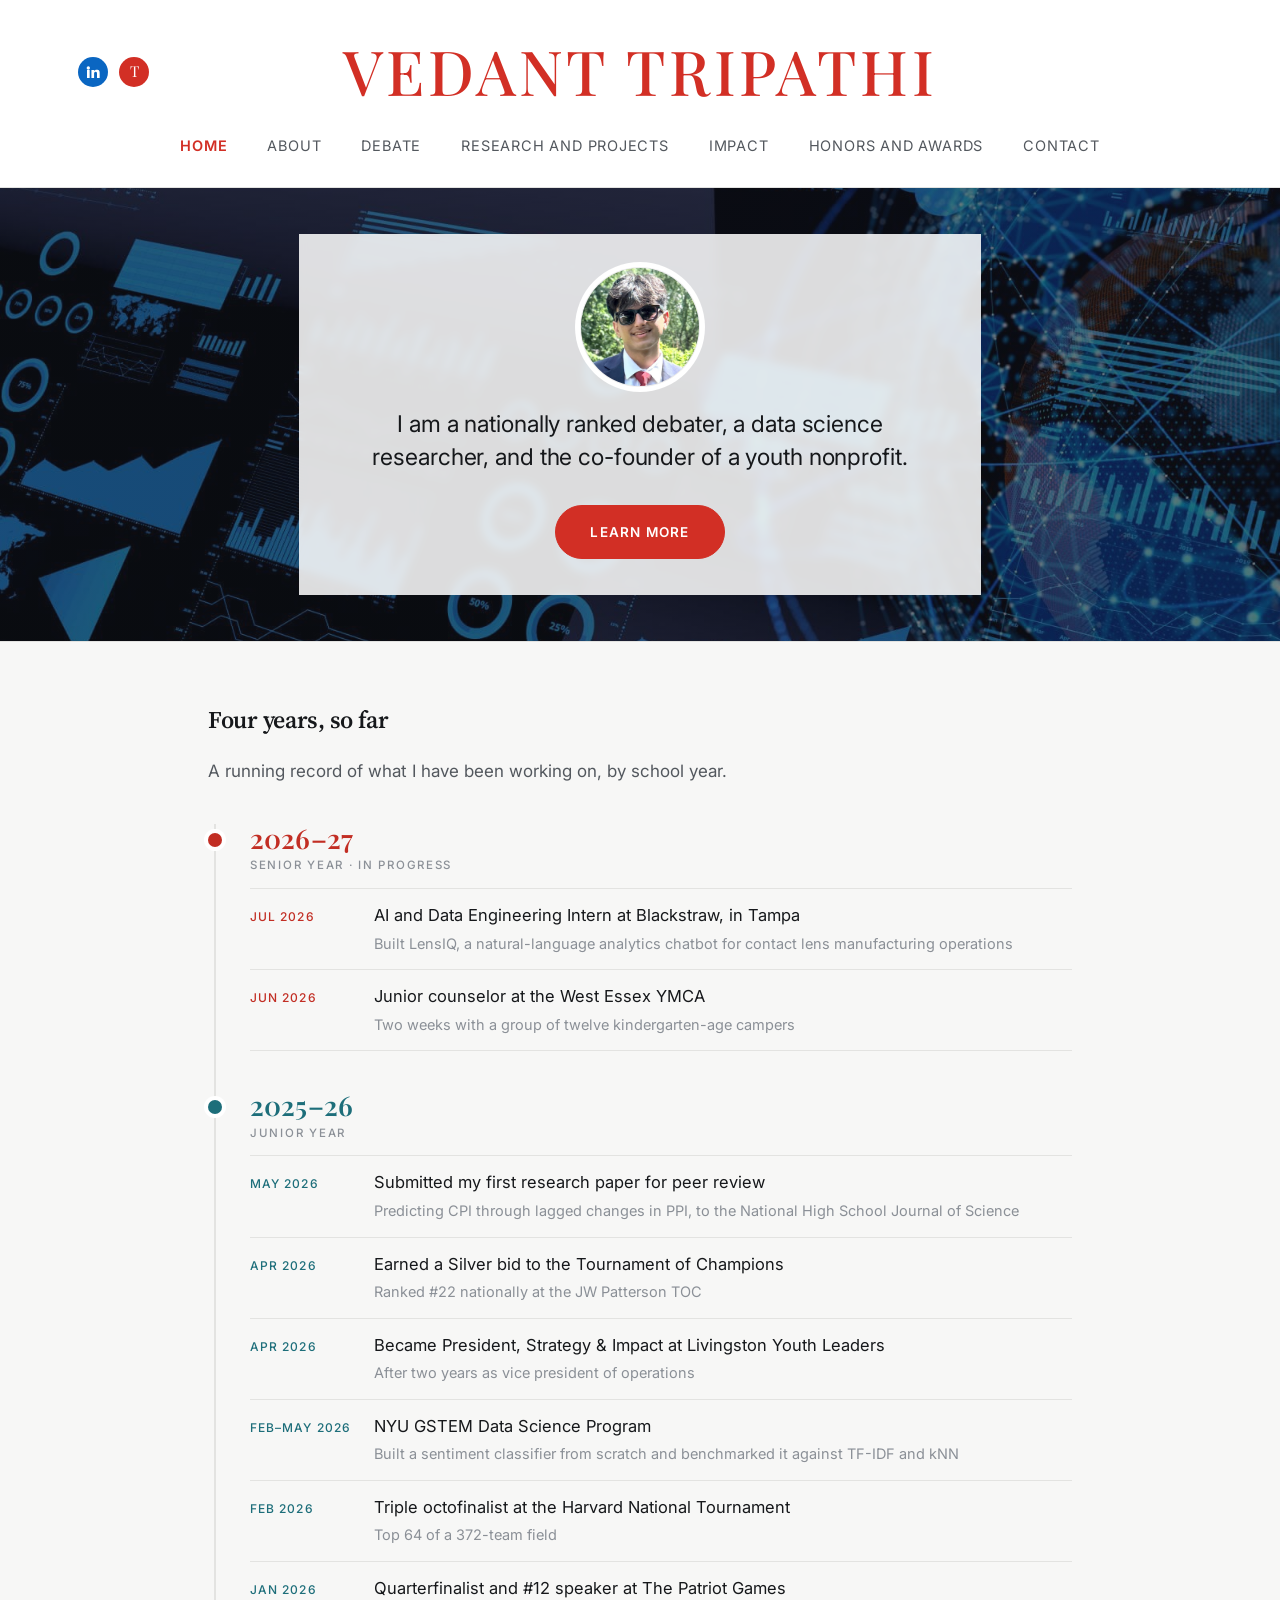
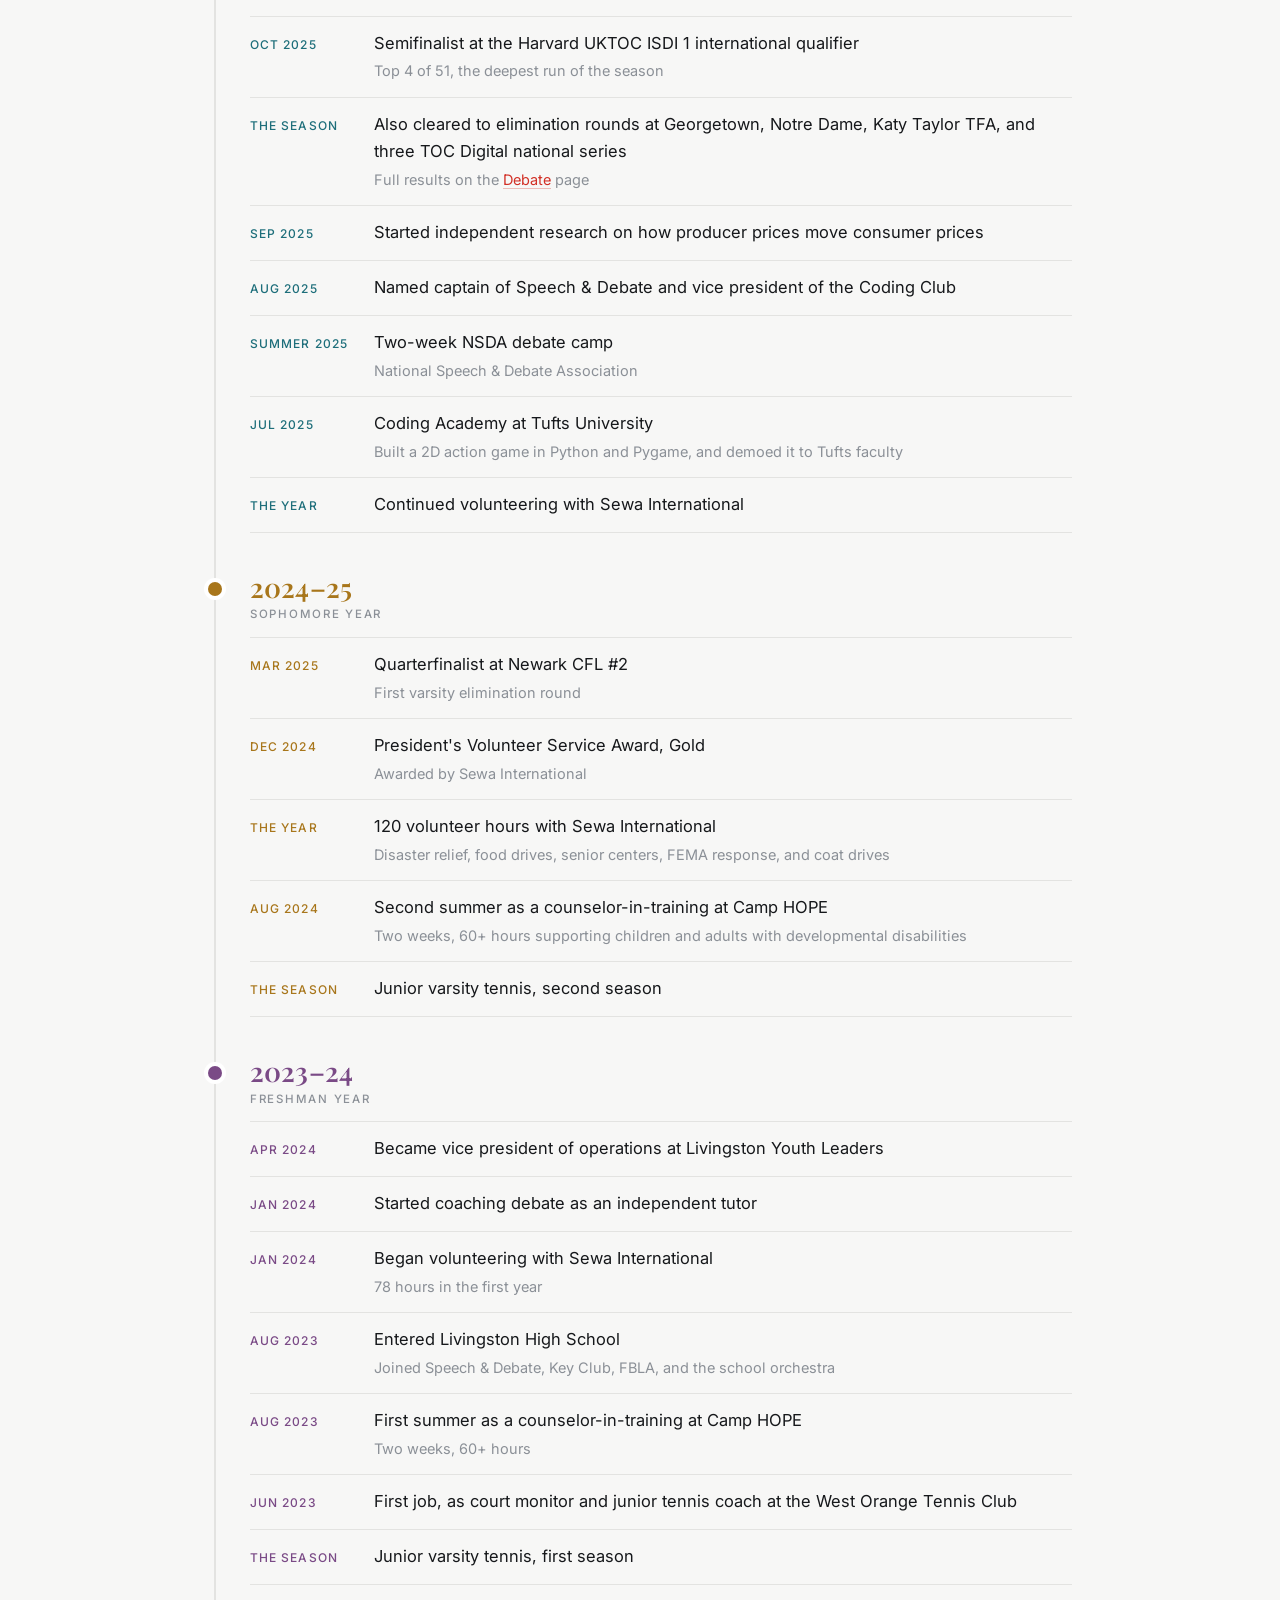
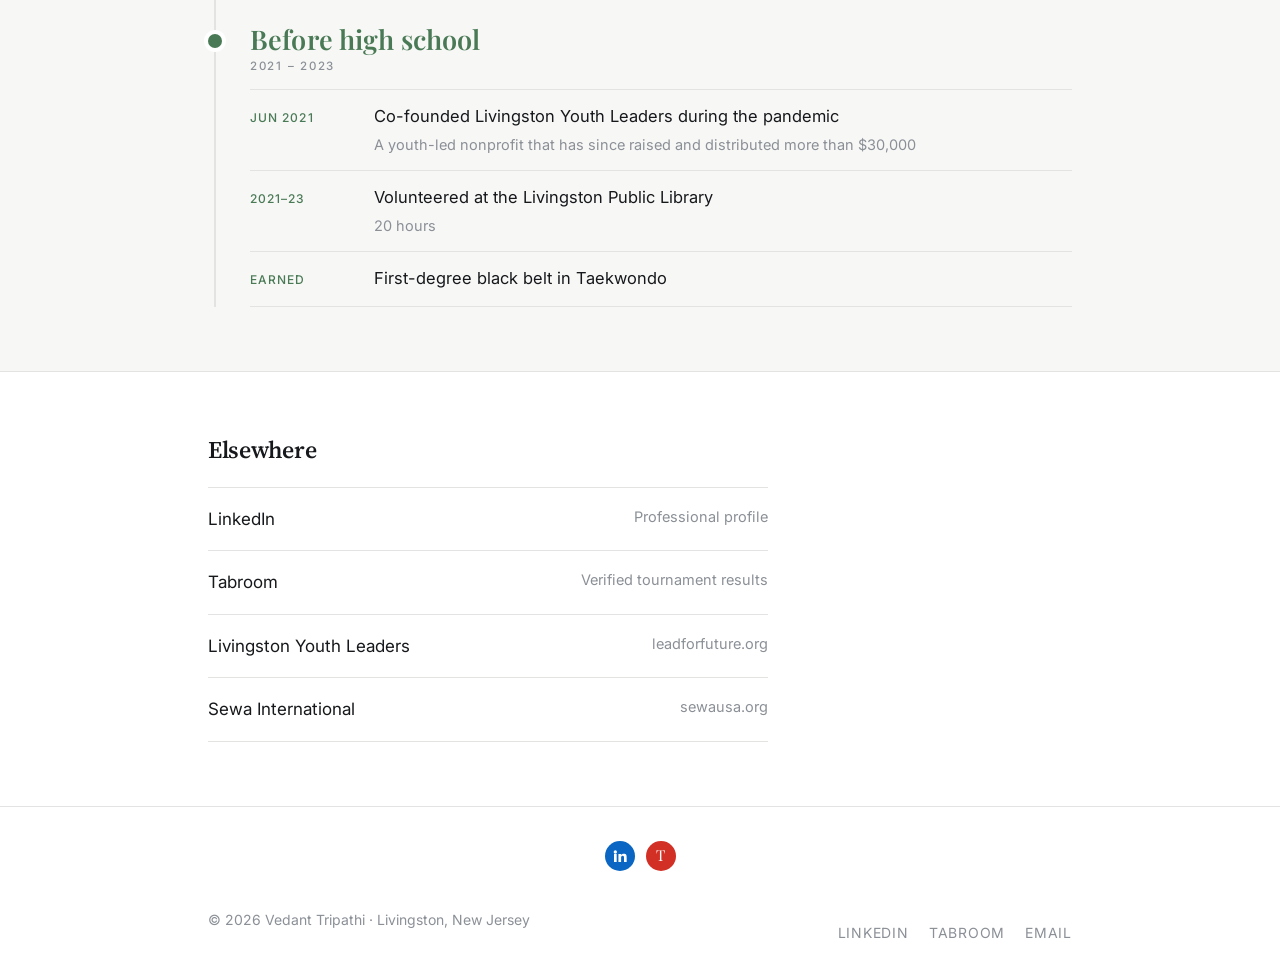
==== index.html @ 26dd7290 "Add files via upload" ====
<!DOCTYPE html>
<html lang="en">
<head>
<meta charset="utf-8">
<meta name="viewport" content="width=device-width, initial-scale=1">
<title>Vedant Tripathi</title>
<meta name="description" content="Vedant Tripathi, Public Forum debater, data science researcher, and nonprofit co-founder from Livingston, New Jersey.">
<meta name="author" content="Vedant Tripathi">
<meta name="theme-color" content="#D22F25">
<meta property="og:title" content="Vedant Tripathi">
<meta property="og:description" content="Vedant Tripathi, Public Forum debater, data science researcher, and nonprofit co-founder from Livingston, New Jersey.">
<meta property="og:type" content="website">
<link rel="preconnect" href="https://fonts.googleapis.com">
<link rel="preconnect" href="https://fonts.gstatic.com" crossorigin>
<link href="https://fonts.googleapis.com/css2?family=Playfair+Display:wght@500;600;700&family=Source+Serif+4:opsz,wght@8..60,400;8..60,600&family=Inter:wght@400;500;600&display=swap" rel="stylesheet">
<link rel="icon" href="data:image/svg+xml,%3Csvg xmlns='http://www.w3.org/2000/svg' viewBox='0 0 100 100'%3E%3Crect width='100' height='100' rx='16' fill='%23D22F25'/%3E%3Ctext x='50' y='68' font-family='Georgia,serif' font-size='50' fill='%23fff' text-anchor='middle'%3EVT%3C/text%3E%3C/svg%3E">
<link rel="stylesheet" href="assets/css/style.css">
</head>
<body>

<header class="hairline">
  <div class="mast">
    <div class="name-row">
    <div class="socials">
      <a class="s-li" href="https://www.linkedin.com/in/vedant-tripathi-lhs/" target="_blank" rel="noopener" aria-label="LinkedIn">
        <svg viewBox="0 0 24 24" aria-hidden="true"><path d="M4.98 3.5a2.5 2.5 0 1 1 0 5 2.5 2.5 0 0 1 0-5zM3 9h4v12H3V9zm7 0h3.8v1.7h.05c.53-.95 1.83-1.95 3.75-1.95C21.6 8.75 22 11.1 22 14.2V21h-4v-6.03c0-1.44-.03-3.3-2.02-3.3-2.02 0-2.33 1.57-2.33 3.2V21h-4V9z"/></svg>
      </a>
      <a class="s-tab" href="https://www.tabroom.com/index/results/team_results.mhtml?id1=1436071&amp;id2=1472393" target="_blank" rel="noopener" aria-label="Tabroom results">T</a>
    </div>
    <a class="wordmark" href="index.html">Vedant Tripathi</a>
    </div>
    <nav id="nav">
      <a href="index.html">Home</a>
      <a href="about.html">About</a>
      <a href="debate.html">Debate</a>
      <a href="research.html">Research and Projects</a>
      <a href="impact.html">Impact</a>
      <a href="honors.html">Honors and Awards</a>
      <a href="contact.html">Contact</a>
    </nav>
    <button class="mbtn" id="mbtn" aria-expanded="false">Menu</button>
  </div>
</header>

<main>
<section class="hero">
    <div class="hero-card">
      <img class="portrait" src="assets/img/vedant.jpg" alt="Vedant Tripathi" width="624" height="900">
      <h1 class="tagline">I am a nationally ranked debater, a data science researcher, and the co-founder of a youth nonprofit.</h1>
      <a class="btn" href="about.html">Learn More</a>
    </div>
  </section>

  <section class="soft">
    <div class="wrap">
      <h2 class="head">Four years, so far</h2>
      <p class="body" style="margin-bottom:38px">A running record of what I have been working on, by school year.</p>

      <div class="tl">

        <div class="tl-year" style="--yc:var(--c-red)">
          <h3 class="tl-y">2026–27<span class="tl-grade">Senior year · in progress</span></h3>
          <ul class="tl-list">
            <li><span class="m">Jul 2026</span><span class="e">AI and Data Engineering Intern at Blackstraw, in Tampa<span>Built LensIQ, a natural-language analytics chatbot for contact lens manufacturing operations</span></span></li>
            <li><span class="m">Jun 2026</span><span class="e">Junior counselor at the West Essex YMCA<span>Two weeks with a group of twelve kindergarten-age campers</span></span></li>
          </ul>
        </div>

        <div class="tl-year" style="--yc:var(--c-teal)">
          <h3 class="tl-y">2025–26<span class="tl-grade">Junior year</span></h3>
          <ul class="tl-list">
            <li><span class="m">May 2026</span><span class="e">Submitted my first research paper for peer review<span>Predicting CPI through lagged changes in PPI, to the National High School Journal of Science</span></span></li>
            <li><span class="m">Apr 2026</span><span class="e">Earned a Silver bid to the Tournament of Champions<span>Ranked #22 nationally at the JW Patterson TOC</span></span></li>
            <li><span class="m">Apr 2026</span><span class="e">Became President, Strategy &amp; Impact at Livingston Youth Leaders<span>After two years as vice president of operations</span></span></li>
            <li><span class="m">Feb–May 2026</span><span class="e">NYU GSTEM Data Science Program<span>Built a sentiment classifier from scratch and benchmarked it against TF-IDF and kNN</span></span></li>
            <li><span class="m">Feb 2026</span><span class="e">Triple octofinalist at the Harvard National Tournament<span>Top 64 of a 372-team field</span></span></li>
            <li><span class="m">Jan 2026</span><span class="e">Quarterfinalist and #12 speaker at The Patriot Games</span></li>
            <li><span class="m">Oct 2025</span><span class="e">Semifinalist at the Harvard UKTOC ISDI 1 international qualifier<span>Top 4 of 51, the deepest run of the season</span></span></li>
            <li><span class="m">The season</span><span class="e">Also cleared to elimination rounds at Georgetown, Notre Dame, Katy Taylor TFA, and three TOC Digital national series<span>Full results on the <a class="link" href="debate.html">Debate</a> page</span></span></li>
            <li><span class="m">Sep 2025</span><span class="e">Started independent research on how producer prices move consumer prices</span></li>
            <li><span class="m">Aug 2025</span><span class="e">Named captain of Speech &amp; Debate and vice president of the Coding Club</span></li>
            <li><span class="m">Summer 2025</span><span class="e">Two-week NSDA debate camp<span>National Speech &amp; Debate Association</span></span></li>
            <li><span class="m">Jul 2025</span><span class="e">Coding Academy at Tufts University<span>Built a 2D action game in Python and Pygame, and demoed it to Tufts faculty</span></span></li>
            <li><span class="m">The year</span><span class="e">Continued volunteering with Sewa International</span></li>
          </ul>
        </div>

        <div class="tl-year" style="--yc:var(--c-gold)">
          <h3 class="tl-y">2024–25<span class="tl-grade">Sophomore year</span></h3>
          <ul class="tl-list">
            <li><span class="m">Mar 2025</span><span class="e">Quarterfinalist at Newark CFL #2<span>First varsity elimination round</span></span></li>
            <li><span class="m">Dec 2024</span><span class="e">President's Volunteer Service Award, Gold<span>Awarded by Sewa International</span></span></li>
            <li><span class="m">The year</span><span class="e">120 volunteer hours with Sewa International<span>Disaster relief, food drives, senior centers, FEMA response, and coat drives</span></span></li>
            <li><span class="m">Aug 2024</span><span class="e">Second summer as a counselor-in-training at Camp HOPE<span>Two weeks, 60+ hours supporting children and adults with developmental disabilities</span></span></li>
            <li><span class="m">The season</span><span class="e">Junior varsity tennis, second season</span></li>
          </ul>
        </div>

        <div class="tl-year" style="--yc:var(--c-plum)">
          <h3 class="tl-y">2023–24<span class="tl-grade">Freshman year</span></h3>
          <ul class="tl-list">
            <li><span class="m">Apr 2024</span><span class="e">Became vice president of operations at Livingston Youth Leaders</span></li>
            <li><span class="m">Jan 2024</span><span class="e">Started coaching debate as an independent tutor</span></li>
            <li><span class="m">Jan 2024</span><span class="e">Began volunteering with Sewa International<span>78 hours in the first year</span></span></li>
            <li><span class="m">Aug 2023</span><span class="e">Entered Livingston High School<span>Joined Speech &amp; Debate, Key Club, FBLA, and the school orchestra</span></span></li>
            <li><span class="m">Aug 2023</span><span class="e">First summer as a counselor-in-training at Camp HOPE<span>Two weeks, 60+ hours</span></span></li>
            <li><span class="m">Jun 2023</span><span class="e">First job, as court monitor and junior tennis coach at the West Orange Tennis Club</span></li>
            <li><span class="m">The season</span><span class="e">Junior varsity tennis, first season</span></li>
          </ul>
        </div>

        <div class="tl-year" style="--yc:var(--c-sage)">
          <h3 class="tl-y">Before high school<span class="tl-grade">2021 – 2023</span></h3>
          <ul class="tl-list">
            <li><span class="m">Jun 2021</span><span class="e">Co-founded Livingston Youth Leaders during the pandemic<span>A youth-led nonprofit that has since raised and distributed more than $30,000</span></span></li>
            <li><span class="m">2021–23</span><span class="e">Volunteered at the Livingston Public Library<span>20 hours</span></span></li>
            <li><span class="m">Earned</span><span class="e">First-degree black belt in Taekwondo</span></li>
          </ul>
        </div>

      </div>
    </div>
  </section>

  <section>
    <div class="wrap">
      <h2 class="head">Elsewhere</h2>
      <div class="contact-lines">
        <a href="https://www.linkedin.com/in/vedant-tripathi-lhs/" target="_blank" rel="noopener">LinkedIn <em>Professional profile</em></a>
        <a href="https://www.tabroom.com/index/results/team_results.mhtml?id1=1436071&amp;id2=1472393" target="_blank" rel="noopener">Tabroom <em>Verified tournament results</em></a>
        <a href="https://leadforfuture.org" target="_blank" rel="noopener">Livingston Youth Leaders <em>leadforfuture.org</em></a>
        <a href="https://www.sewausa.org" target="_blank" rel="noopener">Sewa International <em>sewausa.org</em></a>
      </div>
    </div>
  </section>
</main>

<footer>
  <div class="wrap foot-top">
    <div class="socials socials-foot">
      <a class="s-li" href="https://www.linkedin.com/in/vedant-tripathi-lhs/" target="_blank" rel="noopener" aria-label="LinkedIn">
        <svg viewBox="0 0 24 24" aria-hidden="true"><path d="M4.98 3.5a2.5 2.5 0 1 1 0 5 2.5 2.5 0 0 1 0-5zM3 9h4v12H3V9zm7 0h3.8v1.7h.05c.53-.95 1.83-1.95 3.75-1.95C21.6 8.75 22 11.1 22 14.2V21h-4v-6.03c0-1.44-.03-3.3-2.02-3.3-2.02 0-2.33 1.57-2.33 3.2V21h-4V9z"/></svg>
      </a>
      <a class="s-tab" href="https://www.tabroom.com/index/results/team_results.mhtml?id1=1436071&amp;id2=1472393" target="_blank" rel="noopener" aria-label="Tabroom results">T</a>
    </div>
  </div>
  <div class="wrap foot">
    <div>© <span id="yr">2026</span> Vedant Tripathi · Livingston, New Jersey</div>
    <nav>
      <a href="https://www.linkedin.com/in/vedant-tripathi-lhs/" target="_blank" rel="noopener">LinkedIn</a>
      <a href="https://www.tabroom.com/index/results/team_results.mhtml?id1=1436071&amp;id2=1472393" target="_blank" rel="noopener">Tabroom</a>
      <a href="mailto:tripathi.vedant@gmail.com">Email</a>
    </nav>
  </div>
</footer>

<script src="assets/js/site.js"></script>
</body>
</html>
---- assets/css/style.css ----
:root{
  --red:#D22F25;
  --red-deep:#A8231B;
  --red-tint:#FCF1EF;

  /* accent shades — used sparingly for year markers and section labels */
  --c-red:#C22E24;
  --c-teal:#1D6E7A;
  --c-gold:#A8761B;
  --c-plum:#7A4A86;
  --c-sage:#4A7A55;
  --ink:#16181B;
  --ink-2:#53585E;
  --ink-3:#8B9097;
  --bg:#FFFFFF;
  --bg-soft:#F7F7F6;
  --line:#E3E3E1;
  --serif:"Source Serif 4",Georgia,"Times New Roman",serif;
  --display:"Playfair Display",Georgia,"Times New Roman",serif;
  --sans:"Inter",-apple-system,BlinkMacSystemFont,"Segoe UI",Helvetica,Arial,sans-serif;
  --w:920px;
}
*{margin:0;padding:0;box-sizing:border-box}
html{-webkit-text-size-adjust:100%}
body{background:var(--bg);color:var(--ink);font-family:var(--sans);font-size:17px;line-height:1.68;-webkit-font-smoothing:antialiased}
::selection{background:var(--red);color:#fff}
a{color:inherit;text-decoration:none}
img{max-width:100%;display:block}
.wrap{max-width:var(--w);margin:0 auto;padding:0 28px}

/* ---------- masthead ---------- */
header{background:#fff;padding:40px 0 26px;position:relative}
.mast{max-width:1180px;margin:0 auto;padding:0 28px;text-align:center}
.name-row{position:relative}
.socials{position:absolute;left:0;top:50%;transform:translateY(-50%);display:flex;gap:11px}
.socials a{
  width:30px;height:30px;border-radius:50%;display:grid;place-items:center;
  color:#fff;transition:transform .16s,opacity .16s;
}
.socials a:hover{transform:translateY(-2px);opacity:.88}
.socials svg{width:16px;height:16px;fill:currentColor;display:block}
.s-li{background:#0A66C2}
.s-tab{background:var(--red);font-family:var(--display);font-size:15px;line-height:1;padding-bottom:1px}

.wordmark{
  font-family:var(--display);font-weight:500;text-transform:uppercase;
  font-size:clamp(30px,6.2vw,62px);line-height:1;letter-spacing:.055em;
  color:var(--red);display:inline-block;
}
nav{display:flex;justify-content:center;flex-wrap:wrap;gap:8px 40px;margin-top:26px}
nav a{
  font-size:14.5px;letter-spacing:.055em;text-transform:uppercase;color:var(--ink-2);
  padding:3px 0;transition:color .15s;
}
nav a:hover{color:var(--ink)}
nav a[aria-current="page"]{color:var(--red);font-weight:600}
.mbtn{
  display:none;background:none;border:1px solid var(--line);border-radius:4px;
  font-size:12.5px;letter-spacing:.09em;text-transform:uppercase;color:var(--ink-2);
  cursor:pointer;padding:8px 16px;font-family:inherit;margin:22px auto 0;
}
.hairline{border-bottom:1px solid var(--line)}

@media(max-width:820px){
  header{padding:26px 0 20px}
  .socials{position:static;transform:none;justify-content:center;margin-bottom:18px}
  .name-row{display:flex;flex-direction:column-reverse}
  nav{display:none;flex-direction:column;gap:0;margin-top:18px;border-top:1px solid var(--line)}
  nav.open{display:flex}
  nav a{padding:14px 0;border-bottom:1px solid var(--line);font-size:14px}
  .mbtn{display:block}
}

section{padding:64px 0}
section.soft{background:var(--bg-soft);border-top:1px solid var(--line);border-bottom:1px solid var(--line)}

h1,h2,h3{font-family:var(--serif);font-weight:600;letter-spacing:-.012em;line-height:1.2}
h1.title{font-size:clamp(30px,4.6vw,40px);margin-bottom:14px}
h2.head{font-size:24px;margin-bottom:22px}
h3{font-size:19px}
.lead{font-size:18.5px;color:var(--ink-2);max-width:62ch}
.intro{margin-bottom:44px}
p{max-width:66ch}
p+p{margin-top:16px}
.body{color:var(--ink-2)}
.body b,.body strong{color:var(--ink);font-weight:600}

.label{
  font-size:12px;letter-spacing:.14em;text-transform:uppercase;font-weight:600;
  color:var(--lc,var(--ink-3));margin-bottom:14px;display:flex;align-items:center;gap:11px;
}
.label::before{content:"";width:24px;height:2px;background:var(--lc,var(--line-2));flex:none}
.group{margin-bottom:46px}
.group:last-child{margin-bottom:0}
.group .row .when{color:var(--lc,var(--ink-3))}

a.link{color:var(--red);border-bottom:1px solid rgba(210,47,37,.30)}
a.link:hover{border-bottom-color:var(--red)}

.btn{
  display:inline-block;font-size:13.5px;font-weight:600;letter-spacing:.09em;text-transform:uppercase;
  padding:15px 34px;border-radius:999px;
  background:var(--red);color:#fff;border:1px solid var(--red);transition:background .16s
}
.btn:hover{background:var(--red-deep);border-color:var(--red-deep)}
.btn.ghost{background:transparent;color:var(--red);border-color:#E8C6C2}
.btn.ghost:hover{background:var(--red-tint);border-color:var(--red)}

/* ---------- home hero ----------
   Drop a wide photo named hero.jpg next to index.html and it fills this band.
   Until then the gradient below shows instead — nothing breaks either way. */
.hero{
  padding:46px 24px;display:grid;place-items:center;min-height:340px;
  /* scrim sits over the photo so the card reads cleanly and the photo's own
     colour doesn't fight the crimson; drop the scrim if your photo is pale */
  background-image:
    linear-gradient(rgba(16,20,28,.58),rgba(16,20,28,.58)),
    url('../img/hero.jpg'),
    repeating-linear-gradient(58deg,rgba(255,255,255,.55) 0 2px,transparent 2px 74px),
    linear-gradient(150deg,#E7EDF3 0%,#D6E0EA 40%,#EDF1F5 70%,#DFE6EE 100%);
  background-size:auto,cover,auto,auto;background-position:center,center 42%,center,center;background-repeat:no-repeat;
}
.hero-card{
  background:rgba(255,255,255,.86);backdrop-filter:blur(4px);-webkit-backdrop-filter:blur(4px);
  max-width:682px;width:100%;padding:34px 46px 36px;text-align:center;
}
.portrait{
  width:118px;height:118px;border-radius:50%;object-fit:cover;object-position:50% 26%;
  margin:0 auto 22px;box-shadow:0 0 0 1px rgba(0,0,0,.07),0 0 0 6px #fff;
}
.hero-card .tagline{
  font-family:var(--sans);font-weight:400;
  font-size:clamp(18px,2.15vw,23px);line-height:1.45;letter-spacing:-.005em;
  color:var(--ink);max-width:none;margin:0 0 30px;
}
.hero-card .where{font-size:12px;letter-spacing:.16em;text-transform:uppercase;color:var(--ink-3);margin-bottom:32px}
@media(max-width:600px){
  .hero{min-height:0;padding:30px 16px}
  .hero-card{padding:32px 24px 34px}
  .portrait{width:104px;height:104px;margin-bottom:18px}
}

/* entry with a photo alongside */
.entry.has-photo{display:grid;grid-template-columns:216px 1fr;gap:28px;align-items:start}
.entry.has-photo .entry-body{min-width:0}
.entry-photo{
  height:150px;border-radius:3px;border:1px solid var(--line);
  background-image:url('../img/library.jpg'),
    repeating-linear-gradient(90deg,rgba(122,74,134,.10) 0 3px,transparent 3px 11px),
    linear-gradient(160deg,#F2F0F4,#E8E6EC);
  background-size:cover,auto,auto;background-position:center;background-repeat:no-repeat;
}
@media(max-width:700px){
  .entry.has-photo{grid-template-columns:1fr;gap:18px}
  .entry-photo{height:170px}
}

/* ---------- about page photo ---------- */
.about-grid{display:grid;grid-template-columns:288px 1fr;gap:44px;align-items:start}
.about-photo{margin:0}
.about-photo img{
  width:100%;height:360px;object-fit:cover;object-position:50% 22%;
  border-radius:3px;box-shadow:0 1px 2px rgba(0,0,0,.05),0 12px 30px -16px rgba(0,0,0,.35);
}
.about-photo figcaption{
  font-size:11.5px;letter-spacing:.15em;text-transform:uppercase;color:var(--ink-3);
  margin-top:14px;padding-left:2px;border-left:2px solid var(--red);padding-left:10px;
}
@media(max-width:820px){
  .about-grid{grid-template-columns:1fr;gap:30px}
  .about-photo img{height:300px;object-position:50% 20%}
}

/* simple rows */
.rows{border-top:1px solid var(--line)}
.row{display:grid;grid-template-columns:112px 1fr;gap:24px;padding:19px 0;border-bottom:1px solid var(--line);align-items:baseline}
.row .when{font-size:13px;letter-spacing:.06em;text-transform:uppercase;color:var(--ink-3);white-space:nowrap}
.row .what{font-size:17px}
.row .what span{display:block;color:var(--ink-3);font-size:14.5px;margin-top:2px}
@media(max-width:600px){
  .row{grid-template-columns:1fr;gap:3px;padding:16px 0}
  .row .when{font-size:12px}
}

/* ---------- year timeline ---------- */
.tl{position:relative;margin-left:6px;padding-left:34px;border-left:2px solid var(--line)}
.tl-year{position:relative;padding-bottom:40px}
.tl-year:last-child{padding-bottom:0}
.tl-year::before{
  content:"";position:absolute;left:-42px;top:9px;width:14px;height:14px;border-radius:50%;
  background:var(--yc);box-shadow:0 0 0 4px #fff;
}
.tl-y{
  font-family:var(--display);font-weight:600;font-size:27px;line-height:1.1;
  color:var(--yc);margin-bottom:4px;letter-spacing:.005em;
}
.tl-grade{
  display:block;font-family:var(--sans);font-size:11.5px;font-weight:500;
  letter-spacing:.15em;text-transform:uppercase;color:var(--ink-3);margin-top:6px;
}
.tl-list{list-style:none;display:grid;gap:0;margin-top:16px}
.tl-list li{
  display:grid;grid-template-columns:104px 1fr;gap:20px;align-items:baseline;
  padding:13px 0;border-bottom:1px solid var(--line);
}
.tl-list li:first-child{border-top:1px solid var(--line)}
.tl-list .m{
  font-size:12px;letter-spacing:.09em;text-transform:uppercase;color:var(--yc);
  font-weight:500;white-space:nowrap;
}
.tl-list .e{font-size:16.5px;color:var(--ink)}
.tl-list .e span{display:block;color:var(--ink-3);font-size:14.5px;margin-top:2px}
@media(max-width:640px){
  .tl{padding-left:24px}
  .tl-year::before{left:-32px;width:12px;height:12px}
  .tl-y{font-size:23px}
  .tl-list li{grid-template-columns:1fr;gap:3px;padding:12px 0}
}

/* entries (research, experience) */
.entry{padding:30px 0;border-bottom:1px solid var(--line)}
.entry:first-of-type{border-top:1px solid var(--line)}
.entry-top{display:flex;flex-wrap:wrap;justify-content:space-between;gap:8px;align-items:baseline;margin-bottom:3px}
.entry h3{font-size:20px}
.entry .when{font-size:13px;letter-spacing:.06em;text-transform:uppercase;color:var(--yc,var(--ink-3));font-weight:500;white-space:nowrap}
.entry h3::before{
  content:"";display:inline-block;width:7px;height:7px;border-radius:50%;
  background:var(--yc);margin-right:11px;vertical-align:middle;position:relative;top:-2px;
}
.entry:not([style]) h3::before{display:none}
.entry .org{font-size:15px;color:var(--ink-2);margin-bottom:13px}
.entry ul{list-style:none;display:grid;gap:7px;margin-top:12px}
.entry ul li{color:var(--ink-2);font-size:16px;padding-left:17px;position:relative;max-width:66ch}
.entry ul li::before{content:"–";position:absolute;left:0;color:var(--ink-3)}
.entry ul li b{color:var(--ink);font-weight:600}
.entry .tools{font-size:14px;color:var(--ink-3);margin-top:14px}

/* facts list */
.facts{border-top:1px solid var(--line);max-width:620px}
.facts div{display:grid;grid-template-columns:130px 1fr;gap:20px;padding:13px 0;border-bottom:1px solid var(--line);font-size:16px}
.facts dt{font-size:13px;letter-spacing:.09em;text-transform:uppercase;color:var(--ink-3);padding-top:3px}
.facts dd{color:var(--ink-2)}
@media(max-width:600px){.facts div{grid-template-columns:1fr;gap:2px}}

/* ---------- debate table + chart ---------- */
.chart-box{border:1px solid var(--line);padding:26px;margin-bottom:30px;background:#fff}
.chart-top{display:flex;flex-wrap:wrap;justify-content:space-between;align-items:baseline;gap:10px;margin-bottom:22px}
.chart-top h3{font-size:18px}
.chart-top span{font-size:13px;color:var(--ink-3)}
.legend i{display:inline-block;width:9px;height:9px;border-radius:50%;margin-right:7px;vertical-align:baseline}
.scroll{overflow-x:auto}
table{width:100%;border-collapse:collapse;min-width:600px;font-size:16px}
th{
  text-align:left;font-size:12px;letter-spacing:.12em;text-transform:uppercase;color:var(--ink-3);
  font-weight:500;padding:0 16px 12px 0;border-bottom:1px solid var(--ink);
}
th:last-child,td:last-child{padding-right:0}
td{padding:16px 16px 16px 0;border-bottom:1px solid var(--line);color:var(--ink-2);vertical-align:top}
td.t{color:var(--ink);font-weight:500;min-width:230px}
td.t span{display:block;color:var(--ink-3);font-weight:400;font-size:14px;margin-top:2px}
td.r{white-space:nowrap;color:var(--ink)}
td.f,td.d{white-space:nowrap;font-variant-numeric:tabular-nums}
td.d{color:var(--yc,var(--ink-3));font-weight:500}
tr.top td.r{color:var(--yc,var(--red));font-weight:600}

/* ---------- contact ---------- */
.contact-page{max-width:560px;margin:0 auto;text-align:center}
.contact-page .title{margin-bottom:8px}
.drop{font-size:18.5px;color:var(--ink-2);margin:0 auto 38px;max-width:none}
.cform{display:grid;gap:20px;text-align:left}
.cform label{display:grid;gap:7px}
.cform span{font-size:13px;letter-spacing:.09em;text-transform:uppercase;color:var(--ink-3);font-weight:500}
.cform span b{color:var(--red)}
.cform input,.cform textarea{
  font-family:inherit;font-size:16px;color:var(--ink);background:#fff;
  border:1px solid var(--line);border-radius:4px;padding:12px 14px;width:100%;
  transition:border-color .15s,box-shadow .15s;resize:vertical;
}
.cform input:focus,.cform textarea:focus{
  outline:none;border-color:var(--red);box-shadow:0 0 0 3px var(--red-tint);
}
.cform .btn{justify-self:center;cursor:pointer}
.or{font-size:15px;color:var(--ink-3);margin:30px auto 0;max-width:none}
.socials-end{position:static;transform:none;justify-content:center;margin-top:44px}
.social-note{font-size:12px;letter-spacing:.14em;text-transform:uppercase;color:var(--ink-3);margin:12px auto 0;max-width:none}

.contact-lines{border-top:1px solid var(--line);max-width:560px}
.contact-lines a{display:flex;justify-content:space-between;gap:16px;padding:17px 0;border-bottom:1px solid var(--line);font-size:17px;transition:color .15s}
.contact-lines a:hover{color:var(--red)}
.contact-lines a em{font-style:normal;color:var(--ink-3);font-size:14.5px;text-align:right}

/* ---------- footer ---------- */
footer{border-top:1px solid var(--line);padding:34px 0;margin-top:0}
.foot-top{display:flex;justify-content:center;padding-bottom:24px}
.socials-foot{position:static;transform:none}
.foot{display:flex;flex-wrap:wrap;gap:16px 30px;justify-content:space-between;align-items:center;font-size:14px;color:var(--ink-3)}
.foot nav{display:flex;gap:20px;position:static;flex-direction:row;background:none;border:0;padding:0}
.foot nav a{font-size:14px;color:var(--ink-3);border:0;padding:0}
.foot nav a:hover{color:var(--red)}
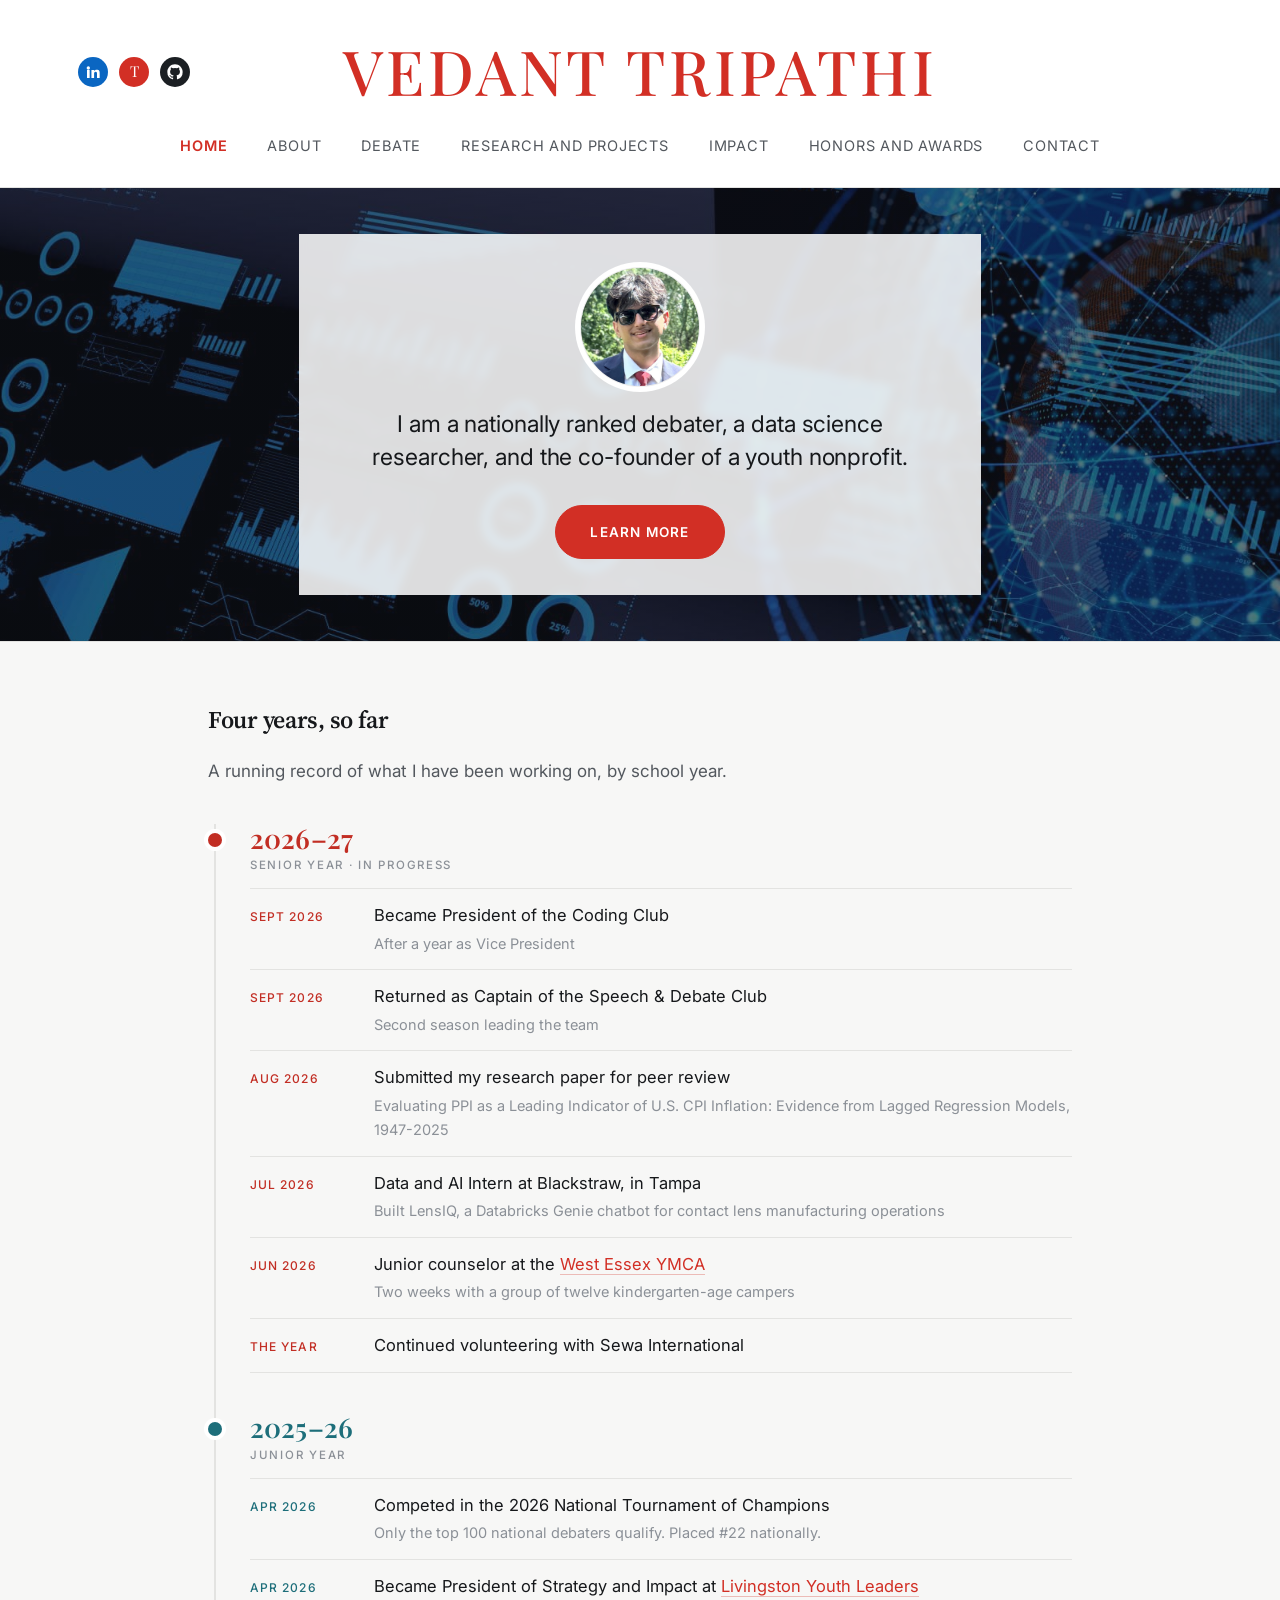
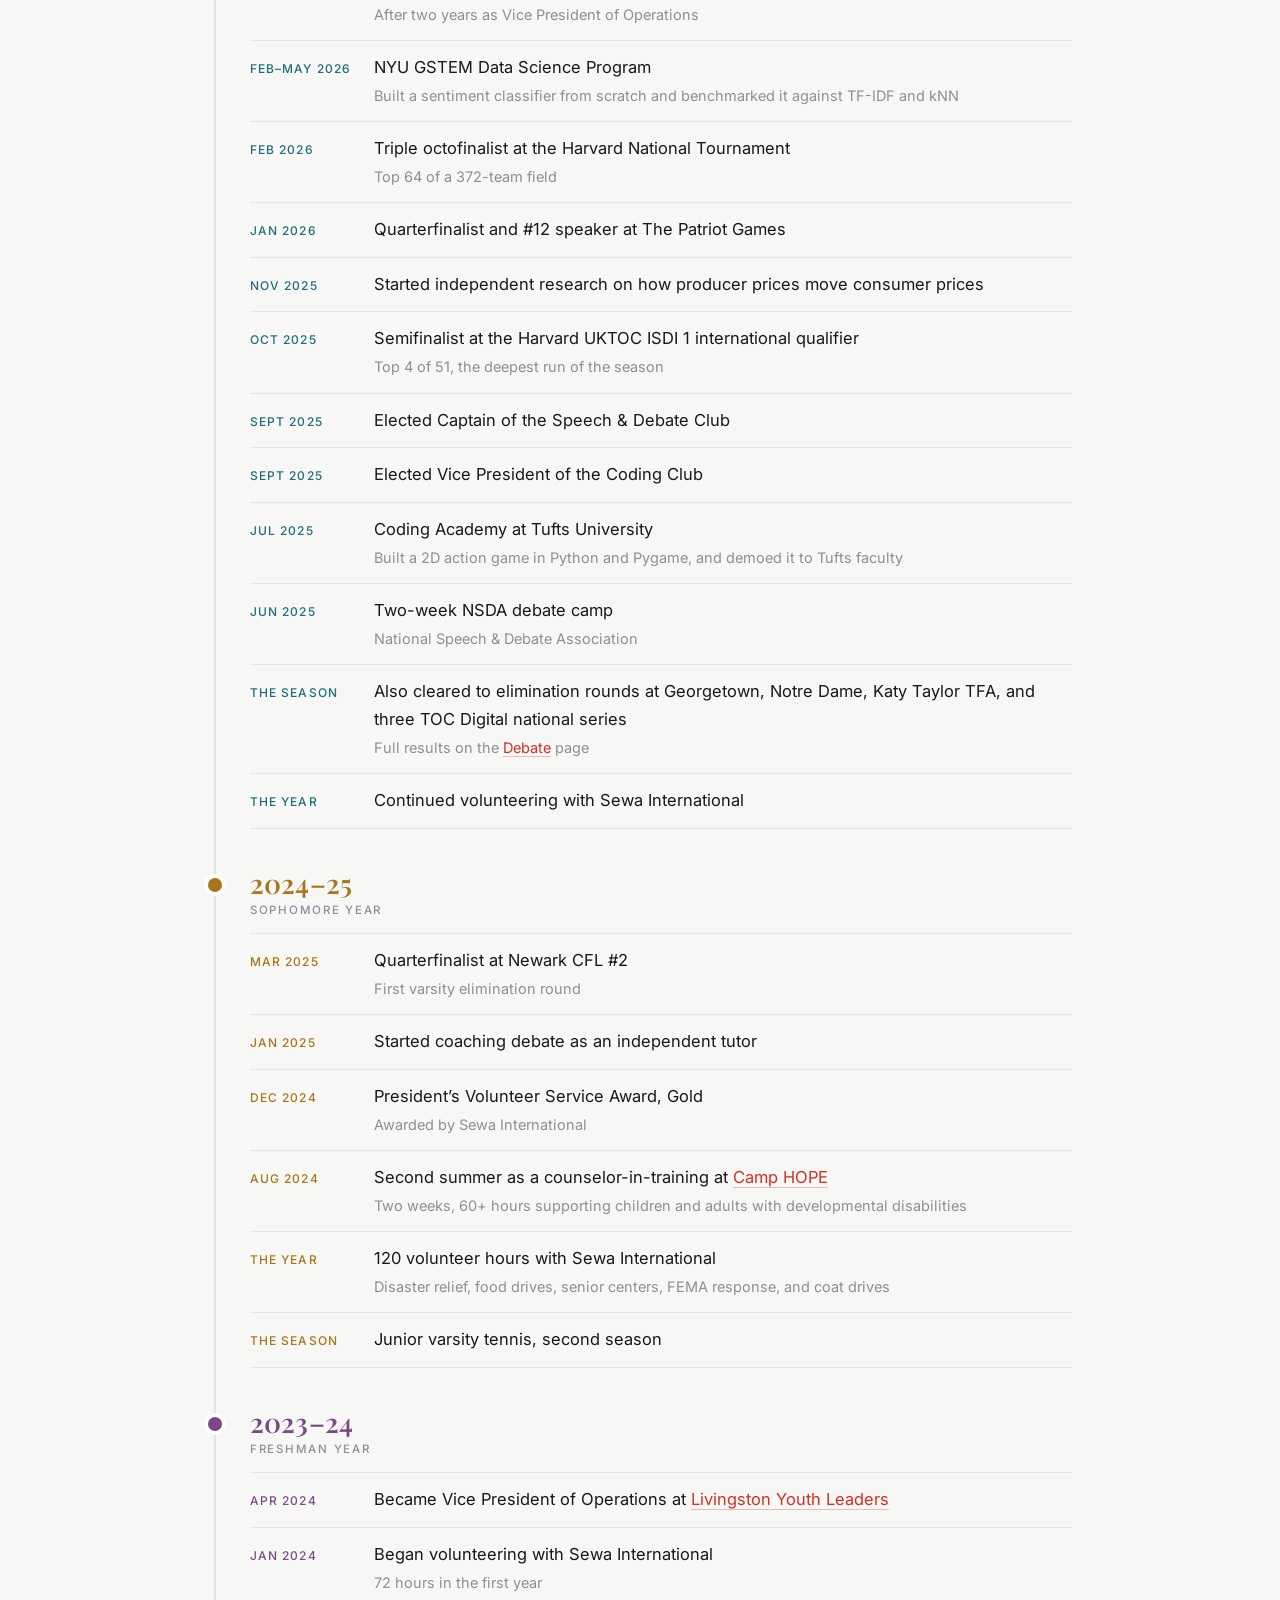
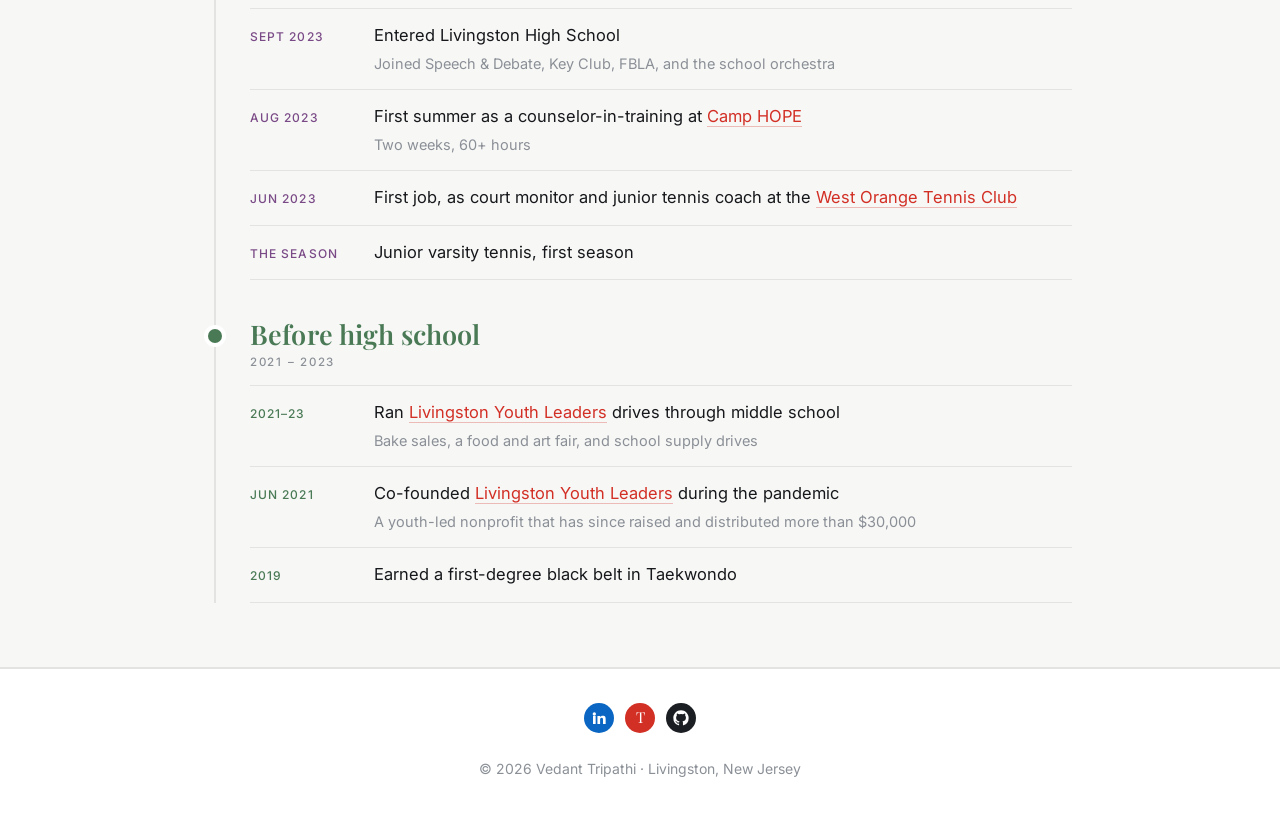
==== commit cc332157: "Add files via upload Improvements around the site and updated dates and timelines" ====
--- a/index.html
+++ b/index.html
@@ -14,7 +14,7 @@
 <link rel="preconnect" href="https://fonts.gstatic.com" crossorigin>
 <link href="https://fonts.googleapis.com/css2?family=Playfair+Display:wght@500;600;700&family=Source+Serif+4:opsz,wght@8..60,400;8..60,600&family=Inter:wght@400;500;600&display=swap" rel="stylesheet">
 <link rel="icon" href="data:image/svg+xml,%3Csvg xmlns='http://www.w3.org/2000/svg' viewBox='0 0 100 100'%3E%3Crect width='100' height='100' rx='16' fill='%23D22F25'/%3E%3Ctext x='50' y='68' font-family='Georgia,serif' font-size='50' fill='%23fff' text-anchor='middle'%3EVT%3C/text%3E%3C/svg%3E">
-<link rel="stylesheet" href="assets/css/style.css">
+<link rel="stylesheet" href="assets/css/style.css?v=12">
 </head>
 <body>
 
@@ -26,6 +26,9 @@
         <svg viewBox="0 0 24 24" aria-hidden="true"><path d="M4.98 3.5a2.5 2.5 0 1 1 0 5 2.5 2.5 0 0 1 0-5zM3 9h4v12H3V9zm7 0h3.8v1.7h.05c.53-.95 1.83-1.95 3.75-1.95C21.6 8.75 22 11.1 22 14.2V21h-4v-6.03c0-1.44-.03-3.3-2.02-3.3-2.02 0-2.33 1.57-2.33 3.2V21h-4V9z"/></svg>
       </a>
       <a class="s-tab" href="https://www.tabroom.com/index/results/team_results.mhtml?id1=1436071&amp;id2=1472393" target="_blank" rel="noopener" aria-label="Tabroom results">T</a>
+      <a class="s-gh" href="https://github.com/vedant349" target="_blank" rel="noopener" aria-label="GitHub">
+        <svg viewBox="0 0 24 24" aria-hidden="true"><path d="M12 .5C5.65.5.5 5.65.5 12a11.5 11.5 0 0 0 7.86 10.92c.58.1.79-.25.79-.56v-2c-3.2.7-3.88-1.54-3.88-1.54-.53-1.34-1.29-1.7-1.29-1.7-1.05-.72.08-.7.08-.7 1.16.08 1.77 1.2 1.77 1.2 1.03 1.77 2.7 1.26 3.36.96.1-.75.4-1.26.73-1.55-2.56-.29-5.25-1.28-5.25-5.7 0-1.26.45-2.29 1.19-3.1-.12-.29-.52-1.46.11-3.05 0 0 .97-.31 3.18 1.18a11 11 0 0 1 5.79 0c2.2-1.5 3.17-1.18 3.17-1.18.63 1.59.23 2.76.12 3.05.74.81 1.18 1.84 1.18 3.1 0 4.43-2.69 5.4-5.26 5.69.41.36.78 1.06.78 2.14v3.17c0 .31.21.67.8.56A11.5 11.5 0 0 0 23.5 12C23.5 5.65 18.35.5 12 .5z"/></svg>
+      </a>
     </div>
     <a class="wordmark" href="index.html">Vedant Tripathi</a>
     </div>
@@ -59,62 +62,66 @@
       <div class="tl">
 
         <div class="tl-year" style="--yc:var(--c-red)">
-          <h3 class="tl-y">2026–27<span class="tl-grade">Senior year · in progress</span></h3>
+          <h3 class="tl-y">2026&ndash;27<span class="tl-grade">Senior year &middot; in progress</span></h3>
           <ul class="tl-list">
-            <li><span class="m">Jul 2026</span><span class="e">AI and Data Engineering Intern at Blackstraw, in Tampa<span>Built LensIQ, a natural-language analytics chatbot for contact lens manufacturing operations</span></span></li>
-            <li><span class="m">Jun 2026</span><span class="e">Junior counselor at the West Essex YMCA<span>Two weeks with a group of twelve kindergarten-age campers</span></span></li>
+            <li><span class="m">Sept 2026</span><span class="e">Became President of the Coding Club<span>After a year as Vice President</span></span></li>
+            <li><span class="m">Sept 2026</span><span class="e">Returned as Captain of the Speech &amp; Debate Club<span>Second season leading the team</span></span></li>
+            <li><span class="m">Aug 2026</span><span class="e">Submitted my research paper for peer review<span>Evaluating PPI as a Leading Indicator of U.S. CPI Inflation: Evidence from Lagged Regression Models, 1947-2025</span></span></li>
+            <li><span class="m">Jul 2026</span><span class="e">Data and AI Intern at Blackstraw, in Tampa<span>Built LensIQ, a Databricks Genie chatbot for contact lens manufacturing operations</span></span></li>
+            <li><span class="m">Jun 2026</span><span class="e">Junior counselor at the <a class="link" href="https://metroymcas.org/wey" target="_blank" rel="noopener">West Essex YMCA</a><span>Two weeks with a group of twelve kindergarten-age campers</span></span></li>
+            <li><span class="m">The year</span><span class="e">Continued volunteering with Sewa International</span></li>
           </ul>
         </div>
 
         <div class="tl-year" style="--yc:var(--c-teal)">
-          <h3 class="tl-y">2025–26<span class="tl-grade">Junior year</span></h3>
+          <h3 class="tl-y">2025&ndash;26<span class="tl-grade">Junior year</span></h3>
           <ul class="tl-list">
-            <li><span class="m">May 2026</span><span class="e">Submitted my first research paper for peer review<span>Predicting CPI through lagged changes in PPI, to the National High School Journal of Science</span></span></li>
-            <li><span class="m">Apr 2026</span><span class="e">Earned a Silver bid to the Tournament of Champions<span>Ranked #22 nationally at the JW Patterson TOC</span></span></li>
-            <li><span class="m">Apr 2026</span><span class="e">Became President, Strategy &amp; Impact at Livingston Youth Leaders<span>After two years as vice president of operations</span></span></li>
-            <li><span class="m">Feb–May 2026</span><span class="e">NYU GSTEM Data Science Program<span>Built a sentiment classifier from scratch and benchmarked it against TF-IDF and kNN</span></span></li>
+            <li><span class="m">Apr 2026</span><span class="e">Competed in the 2026 National Tournament of Champions<span>Only the top 100 national debaters qualify. Placed #22 nationally.</span></span></li>
+            <li><span class="m">Apr 2026</span><span class="e">Became President of Strategy and Impact at <a class="link" href="https://leadforfuture.org" target="_blank" rel="noopener">Livingston Youth Leaders</a><span>After two years as Vice President of Operations</span></span></li>
+            <li><span class="m">Feb&ndash;May 2026</span><span class="e">NYU GSTEM Data Science Program<span>Built a sentiment classifier from scratch and benchmarked it against TF-IDF and kNN</span></span></li>
             <li><span class="m">Feb 2026</span><span class="e">Triple octofinalist at the Harvard National Tournament<span>Top 64 of a 372-team field</span></span></li>
             <li><span class="m">Jan 2026</span><span class="e">Quarterfinalist and #12 speaker at The Patriot Games</span></li>
+            <li><span class="m">Nov 2025</span><span class="e">Started independent research on how producer prices move consumer prices</span></li>
             <li><span class="m">Oct 2025</span><span class="e">Semifinalist at the Harvard UKTOC ISDI 1 international qualifier<span>Top 4 of 51, the deepest run of the season</span></span></li>
+            <li><span class="m">Sept 2025</span><span class="e">Elected Captain of the Speech &amp; Debate Club</span></li>
+            <li><span class="m">Sept 2025</span><span class="e">Elected Vice President of the Coding Club</span></li>
+            <li><span class="m">Jul 2025</span><span class="e">Coding Academy at Tufts University<span>Built a 2D action game in Python and Pygame, and demoed it to Tufts faculty</span></span></li>
+            <li><span class="m">Jun 2025</span><span class="e">Two-week NSDA debate camp<span>National Speech &amp; Debate Association</span></span></li>
             <li><span class="m">The season</span><span class="e">Also cleared to elimination rounds at Georgetown, Notre Dame, Katy Taylor TFA, and three TOC Digital national series<span>Full results on the <a class="link" href="debate.html">Debate</a> page</span></span></li>
-            <li><span class="m">Sep 2025</span><span class="e">Started independent research on how producer prices move consumer prices</span></li>
-            <li><span class="m">Aug 2025</span><span class="e">Named captain of Speech &amp; Debate and vice president of the Coding Club</span></li>
-            <li><span class="m">Summer 2025</span><span class="e">Two-week NSDA debate camp<span>National Speech &amp; Debate Association</span></span></li>
-            <li><span class="m">Jul 2025</span><span class="e">Coding Academy at Tufts University<span>Built a 2D action game in Python and Pygame, and demoed it to Tufts faculty</span></span></li>
             <li><span class="m">The year</span><span class="e">Continued volunteering with Sewa International</span></li>
           </ul>
         </div>
 
         <div class="tl-year" style="--yc:var(--c-gold)">
-          <h3 class="tl-y">2024–25<span class="tl-grade">Sophomore year</span></h3>
+          <h3 class="tl-y">2024&ndash;25<span class="tl-grade">Sophomore year</span></h3>
           <ul class="tl-list">
             <li><span class="m">Mar 2025</span><span class="e">Quarterfinalist at Newark CFL #2<span>First varsity elimination round</span></span></li>
-            <li><span class="m">Dec 2024</span><span class="e">President's Volunteer Service Award, Gold<span>Awarded by Sewa International</span></span></li>
+            <li><span class="m">Jan 2025</span><span class="e">Started coaching debate as an independent tutor</span></li>
+            <li><span class="m">Dec 2024</span><span class="e">President&rsquo;s Volunteer Service Award, Gold<span>Awarded by Sewa International</span></span></li>
+            <li><span class="m">Aug 2024</span><span class="e">Second summer as a counselor-in-training at <a class="link" href="https://arccamphope.com/" target="_blank" rel="noopener">Camp HOPE</a><span>Two weeks, 60+ hours supporting children and adults with developmental disabilities</span></span></li>
             <li><span class="m">The year</span><span class="e">120 volunteer hours with Sewa International<span>Disaster relief, food drives, senior centers, FEMA response, and coat drives</span></span></li>
-            <li><span class="m">Aug 2024</span><span class="e">Second summer as a counselor-in-training at Camp HOPE<span>Two weeks, 60+ hours supporting children and adults with developmental disabilities</span></span></li>
             <li><span class="m">The season</span><span class="e">Junior varsity tennis, second season</span></li>
           </ul>
         </div>
 
         <div class="tl-year" style="--yc:var(--c-plum)">
-          <h3 class="tl-y">2023–24<span class="tl-grade">Freshman year</span></h3>
+          <h3 class="tl-y">2023&ndash;24<span class="tl-grade">Freshman year</span></h3>
           <ul class="tl-list">
-            <li><span class="m">Apr 2024</span><span class="e">Became vice president of operations at Livingston Youth Leaders</span></li>
-            <li><span class="m">Jan 2024</span><span class="e">Started coaching debate as an independent tutor</span></li>
-            <li><span class="m">Jan 2024</span><span class="e">Began volunteering with Sewa International<span>78 hours in the first year</span></span></li>
-            <li><span class="m">Aug 2023</span><span class="e">Entered Livingston High School<span>Joined Speech &amp; Debate, Key Club, FBLA, and the school orchestra</span></span></li>
-            <li><span class="m">Aug 2023</span><span class="e">First summer as a counselor-in-training at Camp HOPE<span>Two weeks, 60+ hours</span></span></li>
-            <li><span class="m">Jun 2023</span><span class="e">First job, as court monitor and junior tennis coach at the West Orange Tennis Club</span></li>
+            <li><span class="m">Apr 2024</span><span class="e">Became Vice President of Operations at <a class="link" href="https://leadforfuture.org" target="_blank" rel="noopener">Livingston Youth Leaders</a></span></li>
+            <li><span class="m">Jan 2024</span><span class="e">Began volunteering with Sewa International<span>72 hours in the first year</span></span></li>
+            <li><span class="m">Sept 2023</span><span class="e">Entered Livingston High School<span>Joined Speech &amp; Debate, Key Club, FBLA, and the school orchestra</span></span></li>
+            <li><span class="m">Aug 2023</span><span class="e">First summer as a counselor-in-training at <a class="link" href="https://arccamphope.com/" target="_blank" rel="noopener">Camp HOPE</a><span>Two weeks, 60+ hours</span></span></li>
+            <li><span class="m">Jun 2023</span><span class="e">First job, as court monitor and junior tennis coach at the <a class="link" href="https://www.westorangetennisclub.com/" target="_blank" rel="noopener">West Orange Tennis Club</a></span></li>
             <li><span class="m">The season</span><span class="e">Junior varsity tennis, first season</span></li>
           </ul>
         </div>
 
         <div class="tl-year" style="--yc:var(--c-sage)">
-          <h3 class="tl-y">Before high school<span class="tl-grade">2021 – 2023</span></h3>
+          <h3 class="tl-y">Before high school<span class="tl-grade">2021 &ndash; 2023</span></h3>
           <ul class="tl-list">
-            <li><span class="m">Jun 2021</span><span class="e">Co-founded Livingston Youth Leaders during the pandemic<span>A youth-led nonprofit that has since raised and distributed more than $30,000</span></span></li>
-            <li><span class="m">2021–23</span><span class="e">Volunteered at the Livingston Public Library<span>20 hours</span></span></li>
-            <li><span class="m">Earned</span><span class="e">First-degree black belt in Taekwondo</span></li>
+            <li><span class="m">2021&ndash;23</span><span class="e">Ran <a class="link" href="https://leadforfuture.org" target="_blank" rel="noopener">Livingston Youth Leaders</a> drives through middle school<span>Bake sales, a food and art fair, and school supply drives</span></span></li>
+            <li><span class="m">Jun 2021</span><span class="e">Co-founded <a class="link" href="https://leadforfuture.org" target="_blank" rel="noopener">Livingston Youth Leaders</a> during the pandemic<span>A youth-led nonprofit that has since raised and distributed more than $30,000</span></span></li>
+            <li><span class="m">2019</span><span class="e">Earned a first-degree black belt in Taekwondo</span></li>
           </ul>
         </div>
 
@@ -122,17 +129,6 @@
     </div>
   </section>
 
-  <section>
-    <div class="wrap">
-      <h2 class="head">Elsewhere</h2>
-      <div class="contact-lines">
-        <a href="https://www.linkedin.com/in/vedant-tripathi-lhs/" target="_blank" rel="noopener">LinkedIn <em>Professional profile</em></a>
-        <a href="https://www.tabroom.com/index/results/team_results.mhtml?id1=1436071&amp;id2=1472393" target="_blank" rel="noopener">Tabroom <em>Verified tournament results</em></a>
-        <a href="https://leadforfuture.org" target="_blank" rel="noopener">Livingston Youth Leaders <em>leadforfuture.org</em></a>
-        <a href="https://www.sewausa.org" target="_blank" rel="noopener">Sewa International <em>sewausa.org</em></a>
-      </div>
-    </div>
-  </section>
 </main>
 
 <footer>
@@ -142,18 +138,16 @@
         <svg viewBox="0 0 24 24" aria-hidden="true"><path d="M4.98 3.5a2.5 2.5 0 1 1 0 5 2.5 2.5 0 0 1 0-5zM3 9h4v12H3V9zm7 0h3.8v1.7h.05c.53-.95 1.83-1.95 3.75-1.95C21.6 8.75 22 11.1 22 14.2V21h-4v-6.03c0-1.44-.03-3.3-2.02-3.3-2.02 0-2.33 1.57-2.33 3.2V21h-4V9z"/></svg>
       </a>
       <a class="s-tab" href="https://www.tabroom.com/index/results/team_results.mhtml?id1=1436071&amp;id2=1472393" target="_blank" rel="noopener" aria-label="Tabroom results">T</a>
+      <a class="s-gh" href="https://github.com/vedant349" target="_blank" rel="noopener" aria-label="GitHub">
+        <svg viewBox="0 0 24 24" aria-hidden="true"><path d="M12 .5C5.65.5.5 5.65.5 12a11.5 11.5 0 0 0 7.86 10.92c.58.1.79-.25.79-.56v-2c-3.2.7-3.88-1.54-3.88-1.54-.53-1.34-1.29-1.7-1.29-1.7-1.05-.72.08-.7.08-.7 1.16.08 1.77 1.2 1.77 1.2 1.03 1.77 2.7 1.26 3.36.96.1-.75.4-1.26.73-1.55-2.56-.29-5.25-1.28-5.25-5.7 0-1.26.45-2.29 1.19-3.1-.12-.29-.52-1.46.11-3.05 0 0 .97-.31 3.18 1.18a11 11 0 0 1 5.79 0c2.2-1.5 3.17-1.18 3.17-1.18.63 1.59.23 2.76.12 3.05.74.81 1.18 1.84 1.18 3.1 0 4.43-2.69 5.4-5.26 5.69.41.36.78 1.06.78 2.14v3.17c0 .31.21.67.8.56A11.5 11.5 0 0 0 23.5 12C23.5 5.65 18.35.5 12 .5z"/></svg>
+      </a>
     </div>
   </div>
   <div class="wrap foot">
     <div>© <span id="yr">2026</span> Vedant Tripathi · Livingston, New Jersey</div>
-    <nav>
-      <a href="https://www.linkedin.com/in/vedant-tripathi-lhs/" target="_blank" rel="noopener">LinkedIn</a>
-      <a href="https://www.tabroom.com/index/results/team_results.mhtml?id1=1436071&amp;id2=1472393" target="_blank" rel="noopener">Tabroom</a>
-      <a href="mailto:tripathi.vedant@gmail.com">Email</a>
-    </nav>
   </div>
 </footer>
 
-<script src="assets/js/site.js"></script>
+<script src="assets/js/site.js?v=12"></script>
 </body>
 </html>
--- a/assets/css/style.css
+++ b/assets/css/style.css
@@ -40,6 +40,7 @@
 .socials a:hover{transform:translateY(-2px);opacity:.88}
 .socials svg{width:16px;height:16px;fill:currentColor;display:block}
 .s-li{background:#0A66C2}
+.s-gh{background:#1B1F23}
 .s-tab{background:var(--red);font-family:var(--display);font-size:15px;line-height:1;padding-bottom:1px}
 
 .wordmark{
@@ -266,7 +267,9 @@
 /* ---------- contact ---------- */
 .contact-page{max-width:560px;margin:0 auto;text-align:center}
 .contact-page .title{margin-bottom:8px}
-.drop{font-size:18.5px;color:var(--ink-2);margin:0 auto 38px;max-width:none}
+.drop{font-size:18.5px;color:var(--ink-2);margin:0 auto 10px;max-width:none}
+.drop-sub{font-size:16.5px;color:var(--ink-2);margin:0 auto 34px;max-width:46ch;line-height:1.6}
+.contact-page .btn{margin-bottom:4px}
 .cform{display:grid;gap:20px;text-align:left}
 .cform label{display:grid;gap:7px}
 .cform span{font-size:13px;letter-spacing:.09em;text-transform:uppercase;color:var(--ink-3);font-weight:500}
@@ -280,7 +283,7 @@
   outline:none;border-color:var(--red);box-shadow:0 0 0 3px var(--red-tint);
 }
 .cform .btn{justify-self:center;cursor:pointer}
-.or{font-size:15px;color:var(--ink-3);margin:30px auto 0;max-width:none}
+.or{font-size:14px;color:var(--ink-3);margin:22px auto 0;max-width:52ch;line-height:1.6}
 .socials-end{position:static;transform:none;justify-content:center;margin-top:44px}
 .social-note{font-size:12px;letter-spacing:.14em;text-transform:uppercase;color:var(--ink-3);margin:12px auto 0;max-width:none}
 
@@ -293,7 +296,7 @@
 footer{border-top:1px solid var(--line);padding:34px 0;margin-top:0}
 .foot-top{display:flex;justify-content:center;padding-bottom:24px}
 .socials-foot{position:static;transform:none}
-.foot{display:flex;flex-wrap:wrap;gap:16px 30px;justify-content:space-between;align-items:center;font-size:14px;color:var(--ink-3)}
+.foot{display:flex;flex-wrap:wrap;gap:16px 30px;justify-content:center;align-items:center;font-size:14px;color:var(--ink-3);text-align:center}
 .foot nav{display:flex;gap:20px;position:static;flex-direction:row;background:none;border:0;padding:0}
 .foot nav a{font-size:14px;color:var(--ink-3);border:0;padding:0}
 .foot nav a:hover{color:var(--red)}
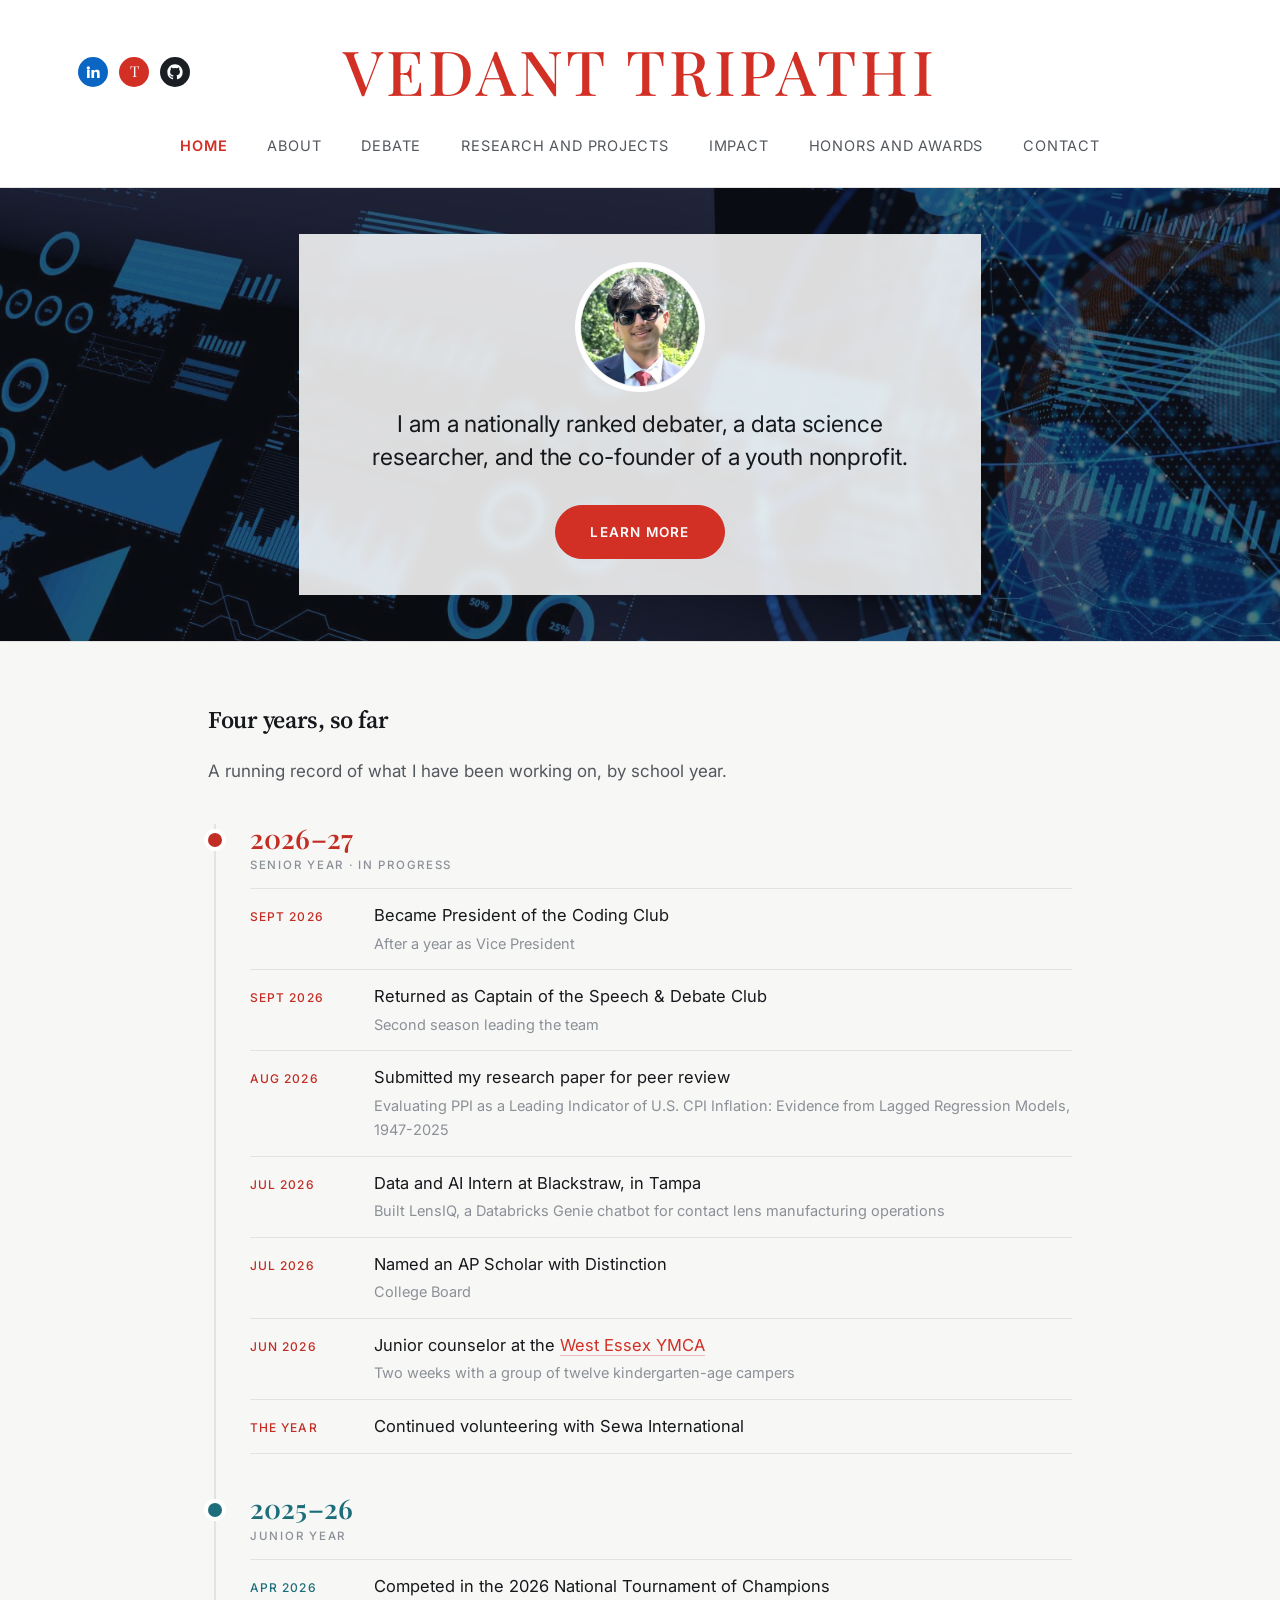
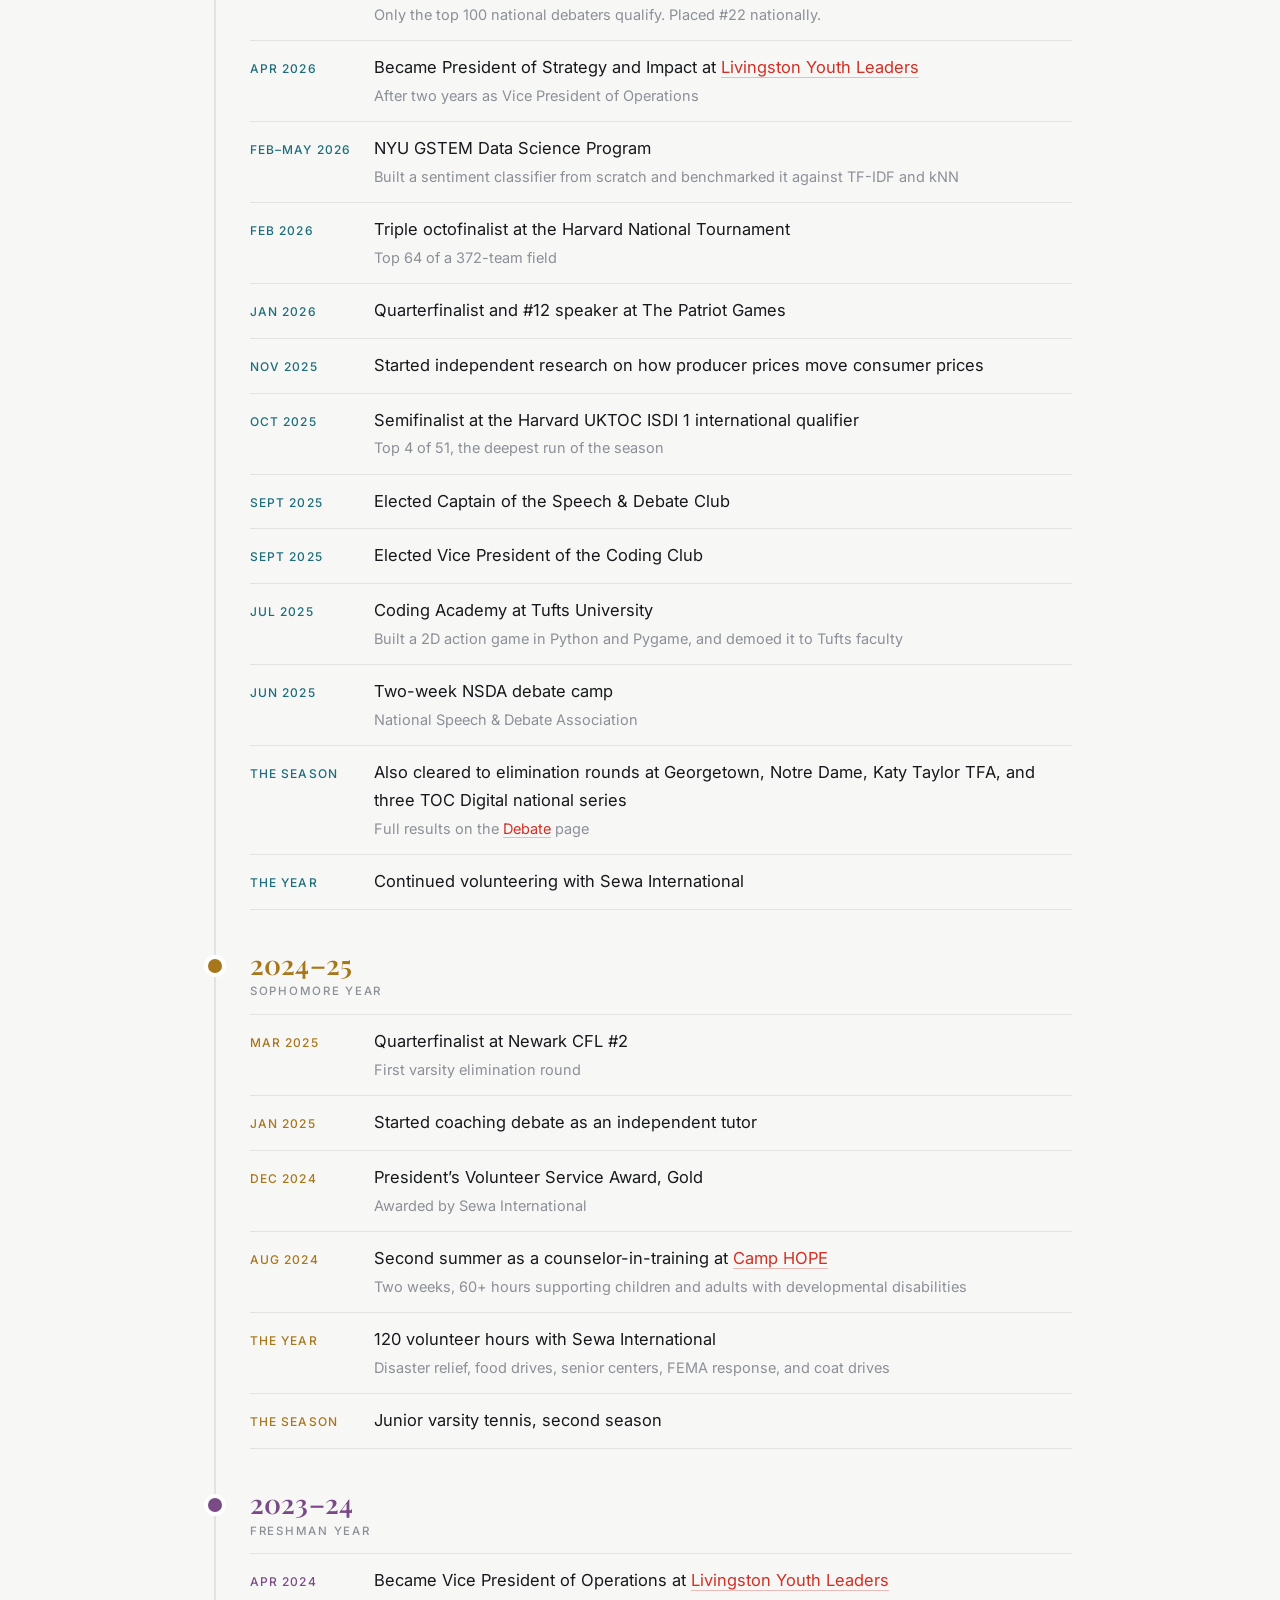
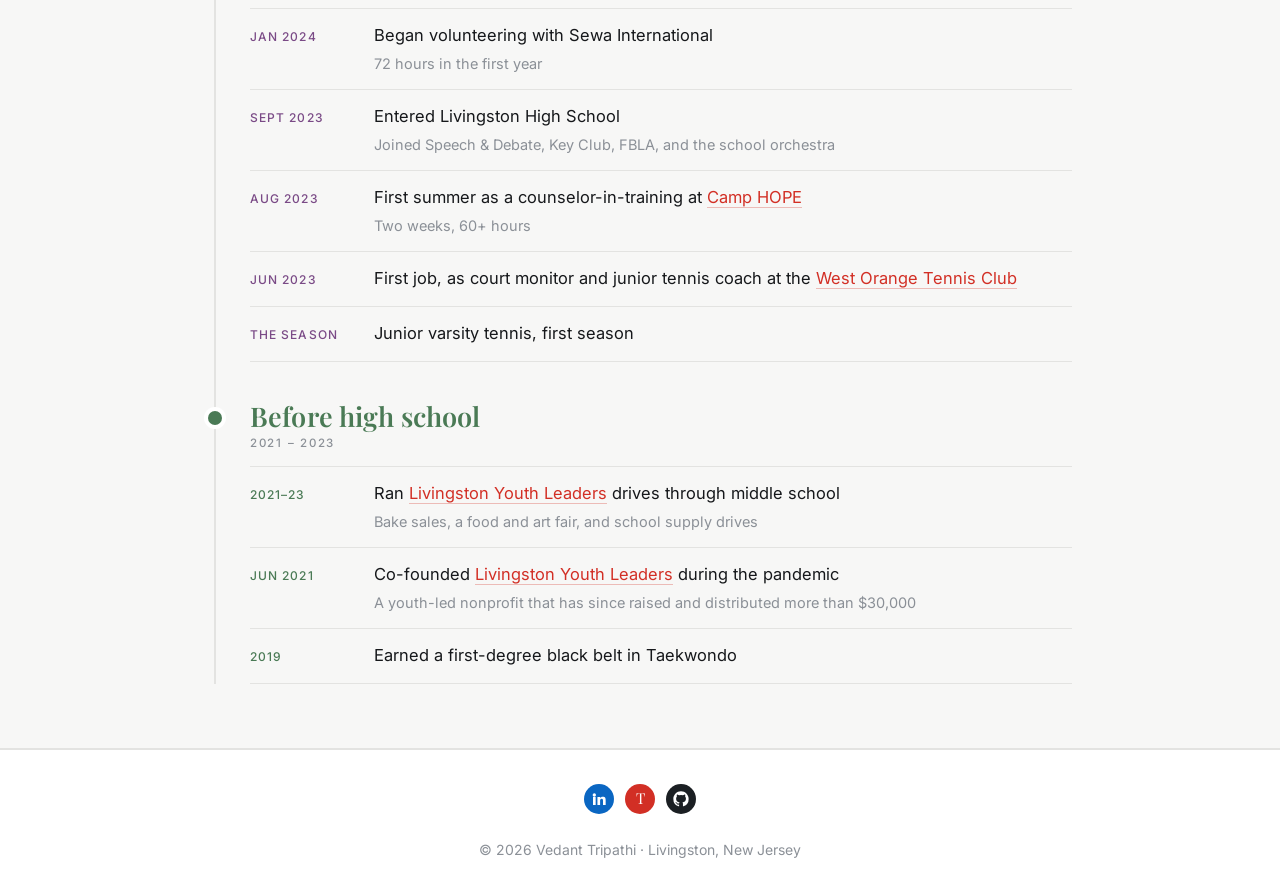
==== commit f3b48925: "Add files via upload updated dates and line items" ====
--- a/index.html
+++ b/index.html
@@ -14,7 +14,7 @@
 <link rel="preconnect" href="https://fonts.gstatic.com" crossorigin>
 <link href="https://fonts.googleapis.com/css2?family=Playfair+Display:wght@500;600;700&family=Source+Serif+4:opsz,wght@8..60,400;8..60,600&family=Inter:wght@400;500;600&display=swap" rel="stylesheet">
 <link rel="icon" href="data:image/svg+xml,%3Csvg xmlns='http://www.w3.org/2000/svg' viewBox='0 0 100 100'%3E%3Crect width='100' height='100' rx='16' fill='%23D22F25'/%3E%3Ctext x='50' y='68' font-family='Georgia,serif' font-size='50' fill='%23fff' text-anchor='middle'%3EVT%3C/text%3E%3C/svg%3E">
-<link rel="stylesheet" href="assets/css/style.css?v=12">
+<link rel="stylesheet" href="assets/css/style.css?v=14">
 </head>
 <body>
 
@@ -68,6 +68,7 @@
             <li><span class="m">Sept 2026</span><span class="e">Returned as Captain of the Speech &amp; Debate Club<span>Second season leading the team</span></span></li>
             <li><span class="m">Aug 2026</span><span class="e">Submitted my research paper for peer review<span>Evaluating PPI as a Leading Indicator of U.S. CPI Inflation: Evidence from Lagged Regression Models, 1947-2025</span></span></li>
             <li><span class="m">Jul 2026</span><span class="e">Data and AI Intern at Blackstraw, in Tampa<span>Built LensIQ, a Databricks Genie chatbot for contact lens manufacturing operations</span></span></li>
+            <li><span class="m">Jul 2026</span><span class="e">Named an AP Scholar with Distinction<span>College Board</span></span></li>
             <li><span class="m">Jun 2026</span><span class="e">Junior counselor at the <a class="link" href="https://metroymcas.org/wey" target="_blank" rel="noopener">West Essex YMCA</a><span>Two weeks with a group of twelve kindergarten-age campers</span></span></li>
             <li><span class="m">The year</span><span class="e">Continued volunteering with Sewa International</span></li>
           </ul>
@@ -148,6 +149,6 @@
   </div>
 </footer>
 
-<script src="assets/js/site.js?v=12"></script>
+<script src="assets/js/site.js?v=14"></script>
 </body>
 </html>
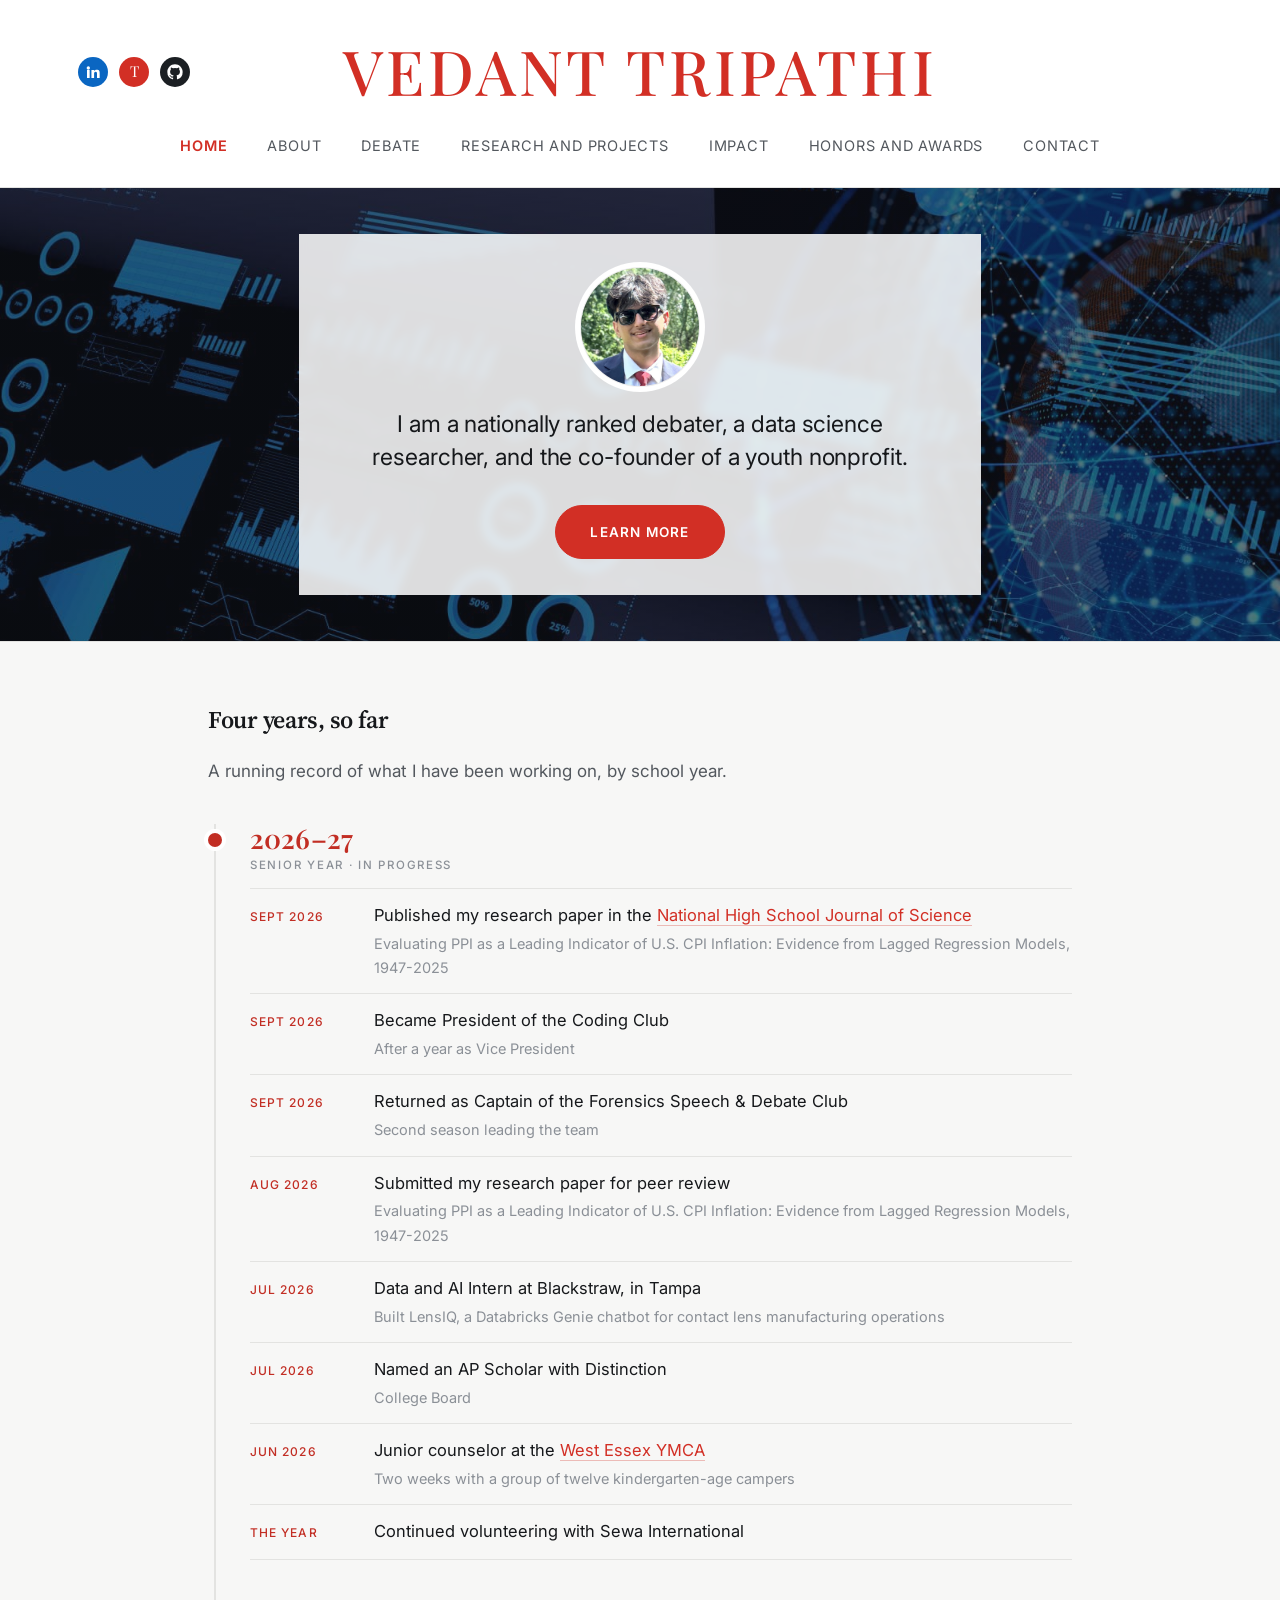
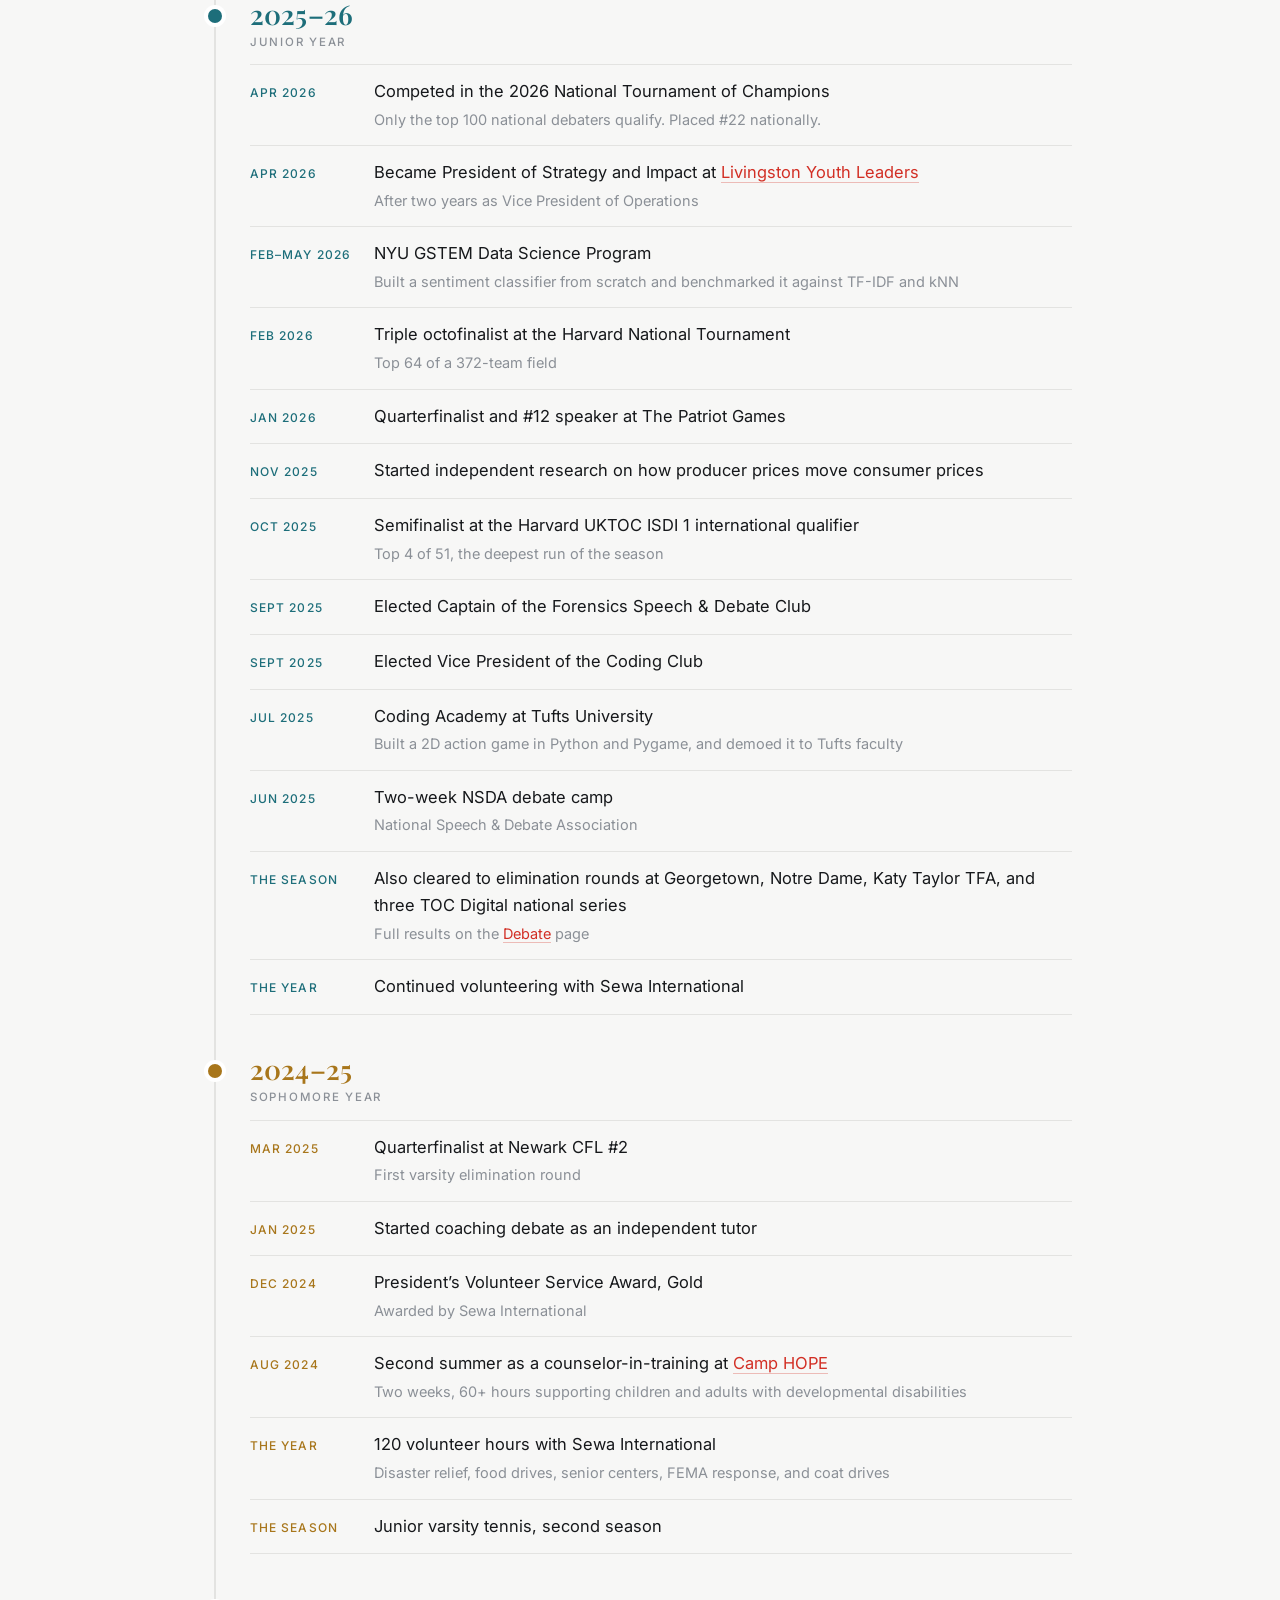
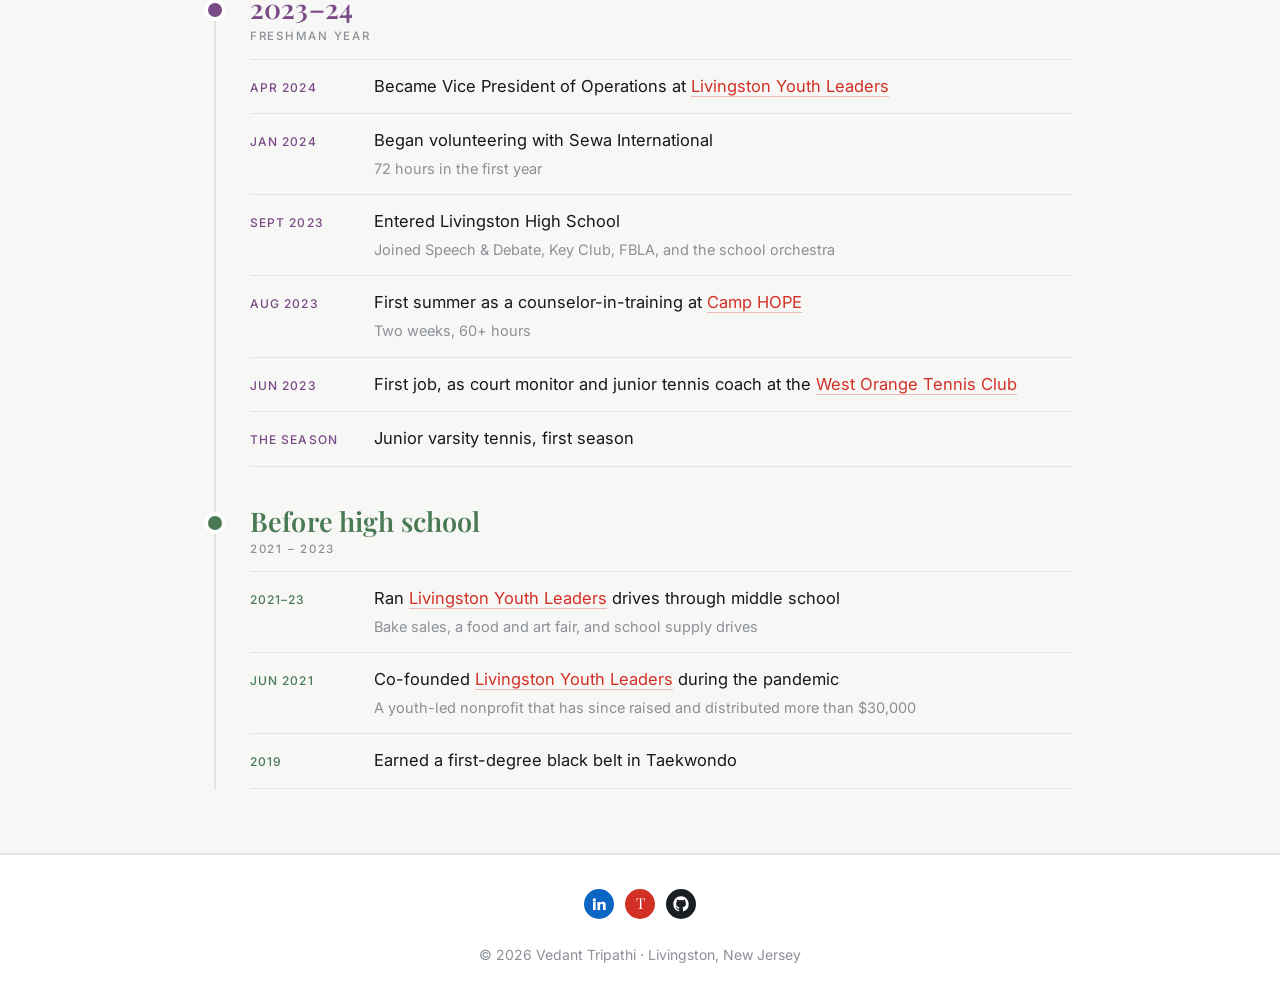
==== commit 925cfec5: "Add files via upload Updated with my published research paper" ====
--- a/index.html
+++ b/index.html
@@ -14,7 +14,7 @@
 <link rel="preconnect" href="https://fonts.gstatic.com" crossorigin>
 <link href="https://fonts.googleapis.com/css2?family=Playfair+Display:wght@500;600;700&family=Source+Serif+4:opsz,wght@8..60,400;8..60,600&family=Inter:wght@400;500;600&display=swap" rel="stylesheet">
 <link rel="icon" href="data:image/svg+xml,%3Csvg xmlns='http://www.w3.org/2000/svg' viewBox='0 0 100 100'%3E%3Crect width='100' height='100' rx='16' fill='%23D22F25'/%3E%3Ctext x='50' y='68' font-family='Georgia,serif' font-size='50' fill='%23fff' text-anchor='middle'%3EVT%3C/text%3E%3C/svg%3E">
-<link rel="stylesheet" href="assets/css/style.css?v=14">
+<link rel="stylesheet" href="assets/css/style.css?v=16">
 </head>
 <body>
 
@@ -64,8 +64,9 @@
         <div class="tl-year" style="--yc:var(--c-red)">
           <h3 class="tl-y">2026&ndash;27<span class="tl-grade">Senior year &middot; in progress</span></h3>
           <ul class="tl-list">
+            <li><span class="m">Sept 2026</span><span class="e">Published my research paper in the <a class="link" href="https://nhsjs.com/2026/evaluating-ppi-as-a-leading-indicator-of-u-s-cpi-inflation-evidence-from-lagged-regression-models-1947-2025/" target="_blank" rel="noopener">National High School Journal of Science</a><span>Evaluating PPI as a Leading Indicator of U.S. CPI Inflation: Evidence from Lagged Regression Models, 1947-2025</span></span></li>
             <li><span class="m">Sept 2026</span><span class="e">Became President of the Coding Club<span>After a year as Vice President</span></span></li>
-            <li><span class="m">Sept 2026</span><span class="e">Returned as Captain of the Speech &amp; Debate Club<span>Second season leading the team</span></span></li>
+            <li><span class="m">Sept 2026</span><span class="e">Returned as Captain of the Forensics Speech &amp; Debate Club<span>Second season leading the team</span></span></li>
             <li><span class="m">Aug 2026</span><span class="e">Submitted my research paper for peer review<span>Evaluating PPI as a Leading Indicator of U.S. CPI Inflation: Evidence from Lagged Regression Models, 1947-2025</span></span></li>
             <li><span class="m">Jul 2026</span><span class="e">Data and AI Intern at Blackstraw, in Tampa<span>Built LensIQ, a Databricks Genie chatbot for contact lens manufacturing operations</span></span></li>
             <li><span class="m">Jul 2026</span><span class="e">Named an AP Scholar with Distinction<span>College Board</span></span></li>
@@ -84,7 +85,7 @@
             <li><span class="m">Jan 2026</span><span class="e">Quarterfinalist and #12 speaker at The Patriot Games</span></li>
             <li><span class="m">Nov 2025</span><span class="e">Started independent research on how producer prices move consumer prices</span></li>
             <li><span class="m">Oct 2025</span><span class="e">Semifinalist at the Harvard UKTOC ISDI 1 international qualifier<span>Top 4 of 51, the deepest run of the season</span></span></li>
-            <li><span class="m">Sept 2025</span><span class="e">Elected Captain of the Speech &amp; Debate Club</span></li>
+            <li><span class="m">Sept 2025</span><span class="e">Elected Captain of the Forensics Speech &amp; Debate Club</span></li>
             <li><span class="m">Sept 2025</span><span class="e">Elected Vice President of the Coding Club</span></li>
             <li><span class="m">Jul 2025</span><span class="e">Coding Academy at Tufts University<span>Built a 2D action game in Python and Pygame, and demoed it to Tufts faculty</span></span></li>
             <li><span class="m">Jun 2025</span><span class="e">Two-week NSDA debate camp<span>National Speech &amp; Debate Association</span></span></li>
@@ -149,6 +150,6 @@
   </div>
 </footer>
 
-<script src="assets/js/site.js?v=14"></script>
+<script src="assets/js/site.js?v=16"></script>
 </body>
 </html>
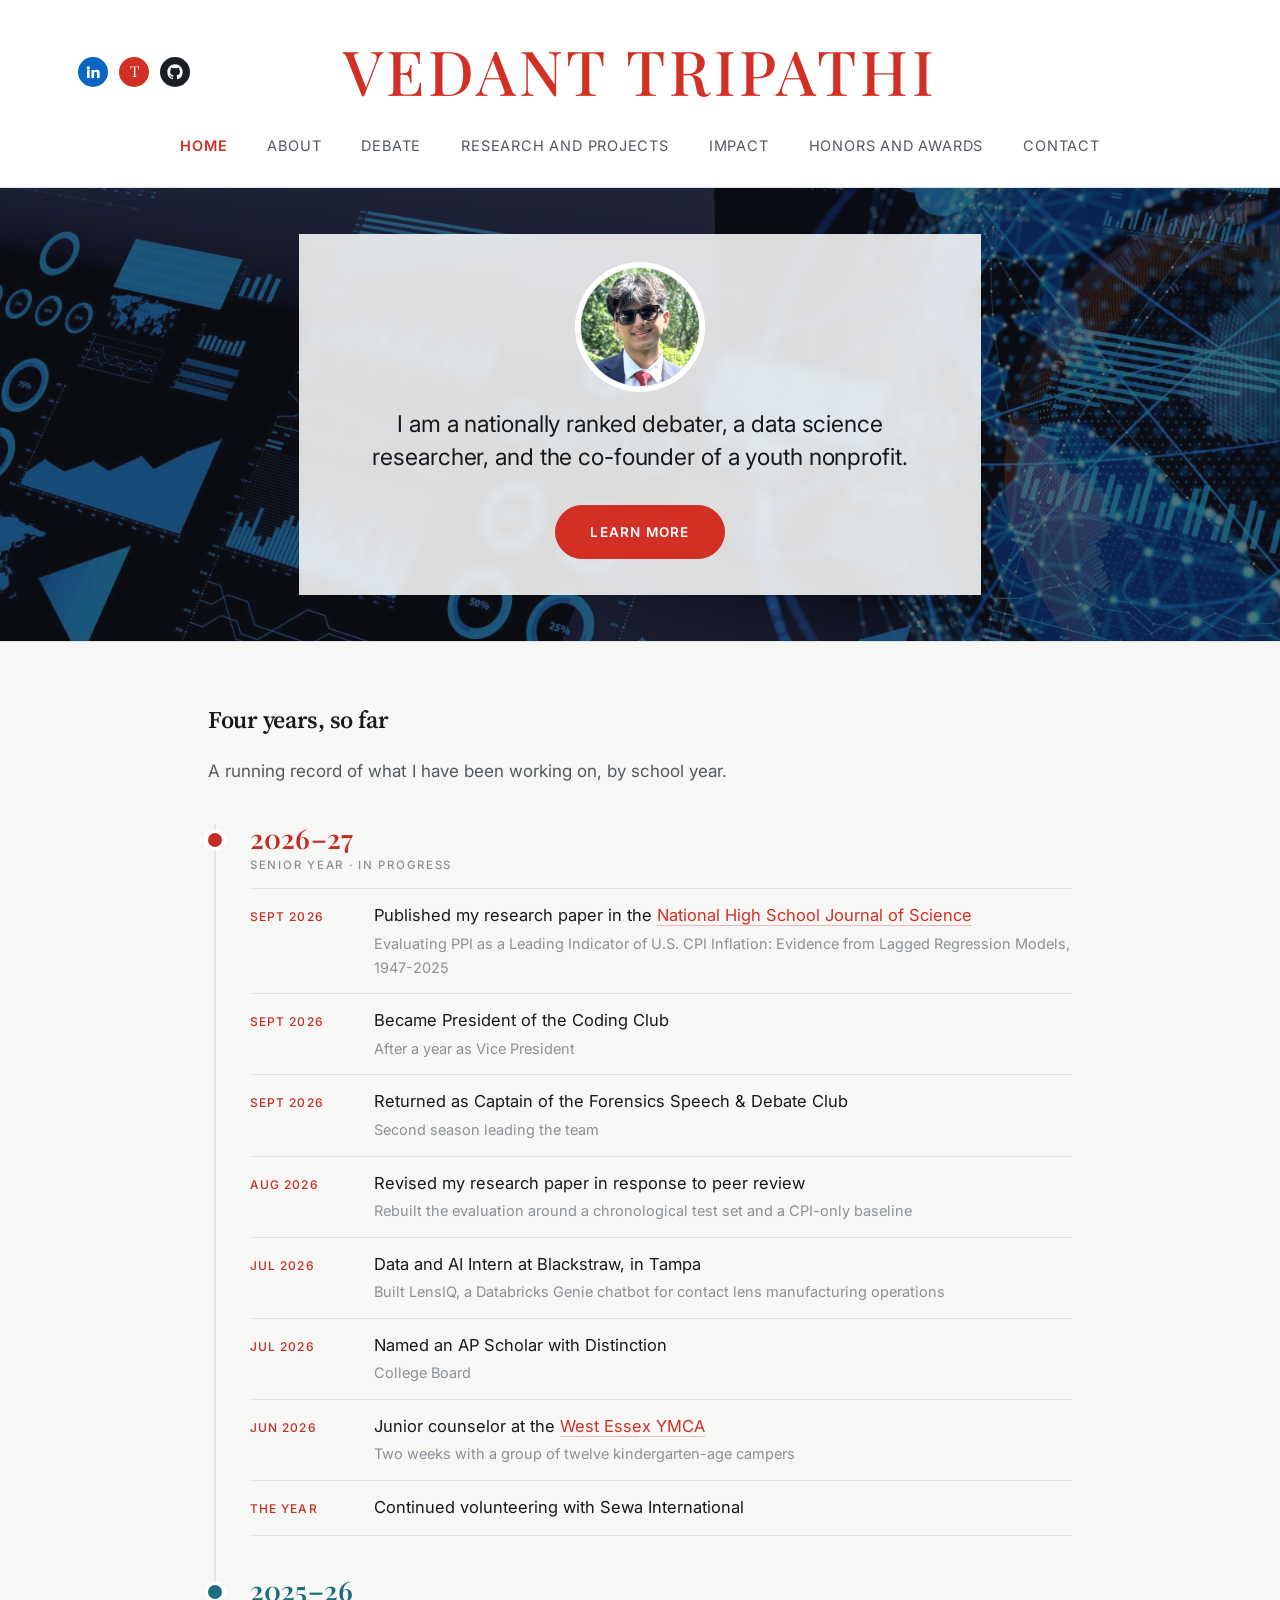
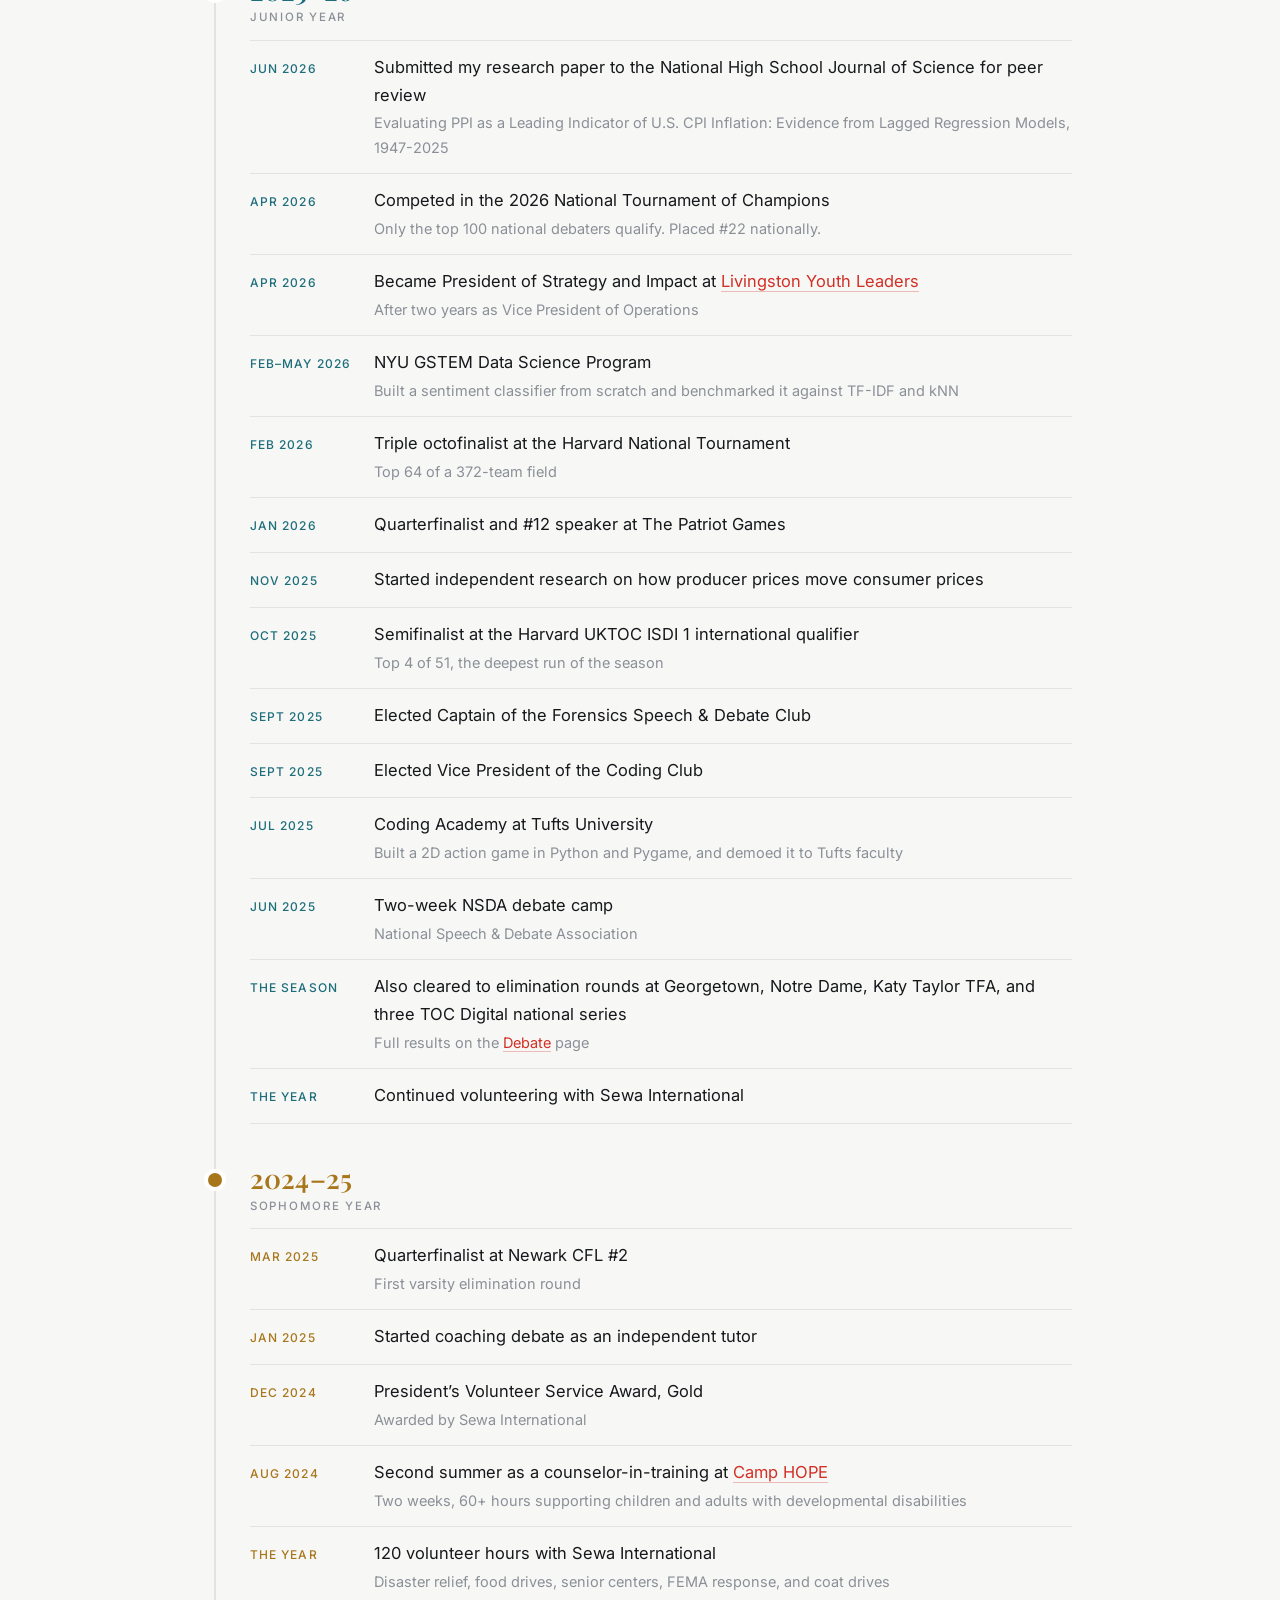
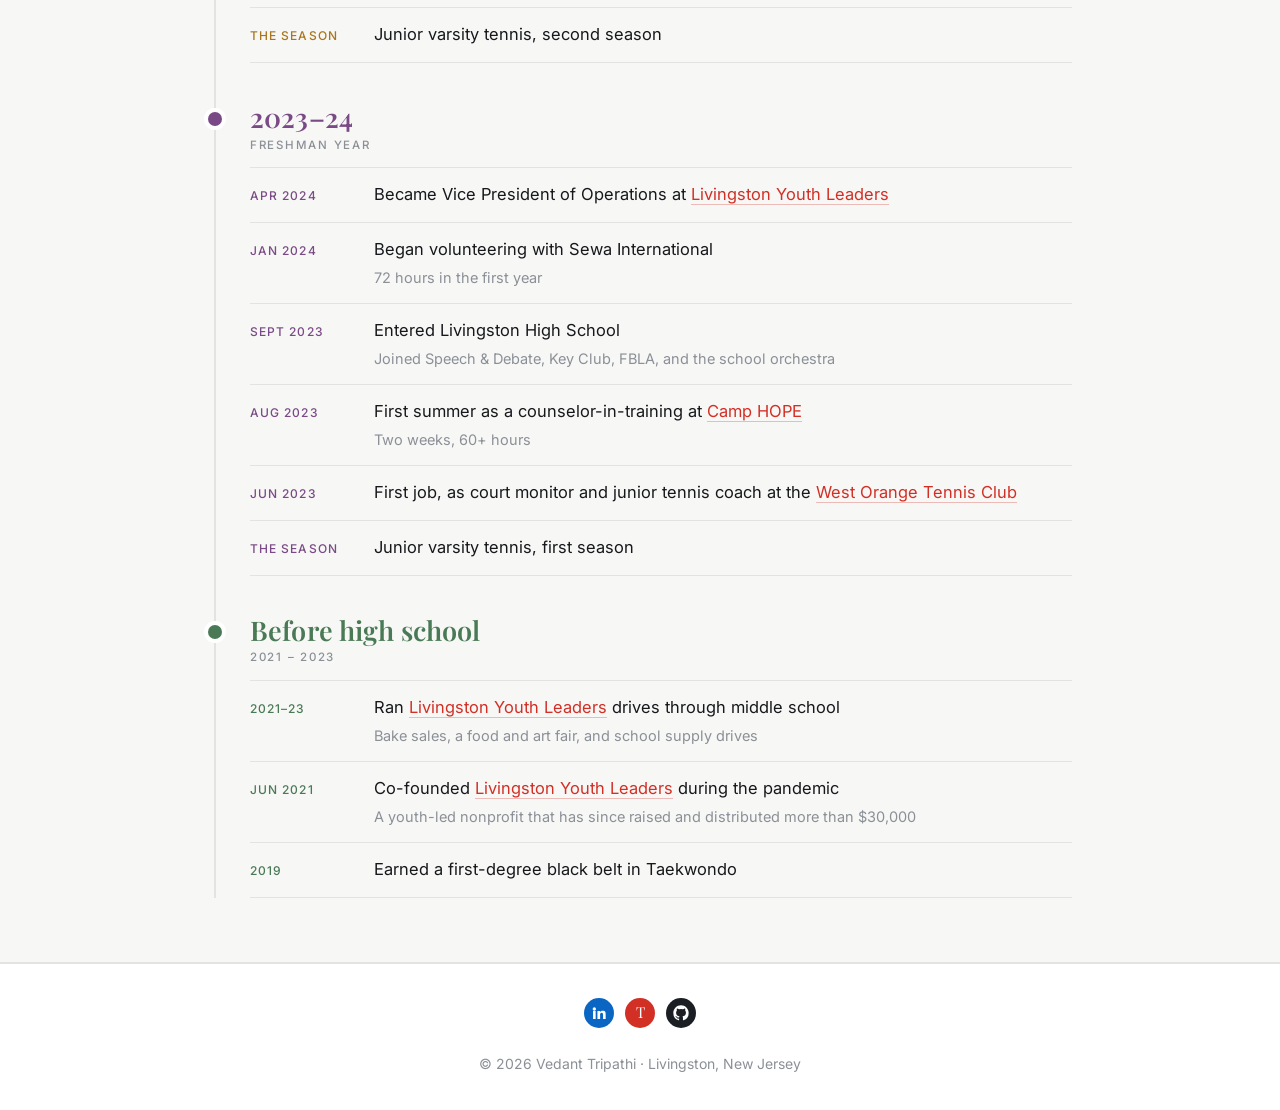
==== commit 6404488f: "Add files via upload Research paper timeline change" ====
--- a/index.html
+++ b/index.html
@@ -67,7 +67,7 @@
             <li><span class="m">Sept 2026</span><span class="e">Published my research paper in the <a class="link" href="https://nhsjs.com/2026/evaluating-ppi-as-a-leading-indicator-of-u-s-cpi-inflation-evidence-from-lagged-regression-models-1947-2025/" target="_blank" rel="noopener">National High School Journal of Science</a><span>Evaluating PPI as a Leading Indicator of U.S. CPI Inflation: Evidence from Lagged Regression Models, 1947-2025</span></span></li>
             <li><span class="m">Sept 2026</span><span class="e">Became President of the Coding Club<span>After a year as Vice President</span></span></li>
             <li><span class="m">Sept 2026</span><span class="e">Returned as Captain of the Forensics Speech &amp; Debate Club<span>Second season leading the team</span></span></li>
-            <li><span class="m">Aug 2026</span><span class="e">Submitted my research paper for peer review<span>Evaluating PPI as a Leading Indicator of U.S. CPI Inflation: Evidence from Lagged Regression Models, 1947-2025</span></span></li>
+            <li><span class="m">Aug 2026</span><span class="e">Revised my research paper in response to peer review<span>Rebuilt the evaluation around a chronological test set and a CPI-only baseline</span></span></li>
             <li><span class="m">Jul 2026</span><span class="e">Data and AI Intern at Blackstraw, in Tampa<span>Built LensIQ, a Databricks Genie chatbot for contact lens manufacturing operations</span></span></li>
             <li><span class="m">Jul 2026</span><span class="e">Named an AP Scholar with Distinction<span>College Board</span></span></li>
             <li><span class="m">Jun 2026</span><span class="e">Junior counselor at the <a class="link" href="https://metroymcas.org/wey" target="_blank" rel="noopener">West Essex YMCA</a><span>Two weeks with a group of twelve kindergarten-age campers</span></span></li>
@@ -78,6 +78,7 @@
         <div class="tl-year" style="--yc:var(--c-teal)">
           <h3 class="tl-y">2025&ndash;26<span class="tl-grade">Junior year</span></h3>
           <ul class="tl-list">
+            <li><span class="m">Jun 2026</span><span class="e">Submitted my research paper to the National High School Journal of Science for peer review<span>Evaluating PPI as a Leading Indicator of U.S. CPI Inflation: Evidence from Lagged Regression Models, 1947-2025</span></span></li>
             <li><span class="m">Apr 2026</span><span class="e">Competed in the 2026 National Tournament of Champions<span>Only the top 100 national debaters qualify. Placed #22 nationally.</span></span></li>
             <li><span class="m">Apr 2026</span><span class="e">Became President of Strategy and Impact at <a class="link" href="https://leadforfuture.org" target="_blank" rel="noopener">Livingston Youth Leaders</a><span>After two years as Vice President of Operations</span></span></li>
             <li><span class="m">Feb&ndash;May 2026</span><span class="e">NYU GSTEM Data Science Program<span>Built a sentiment classifier from scratch and benchmarked it against TF-IDF and kNN</span></span></li>
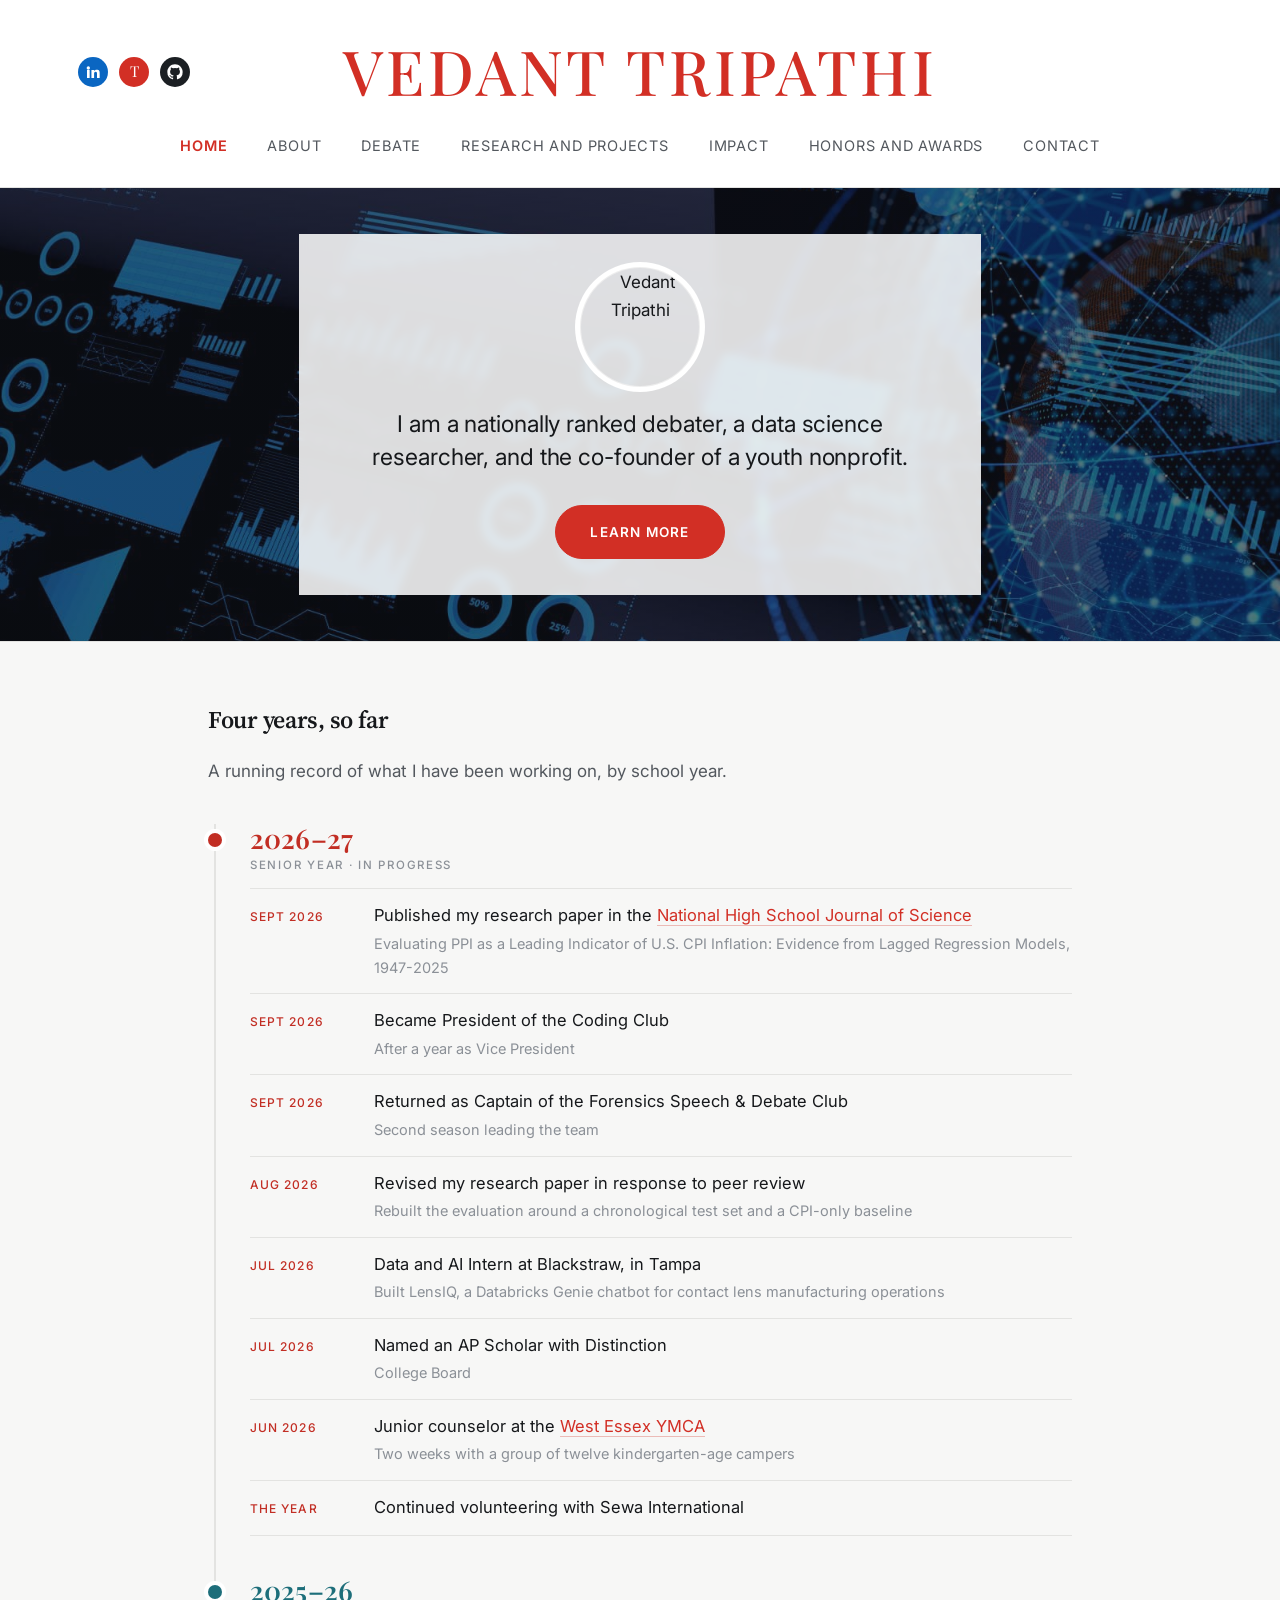
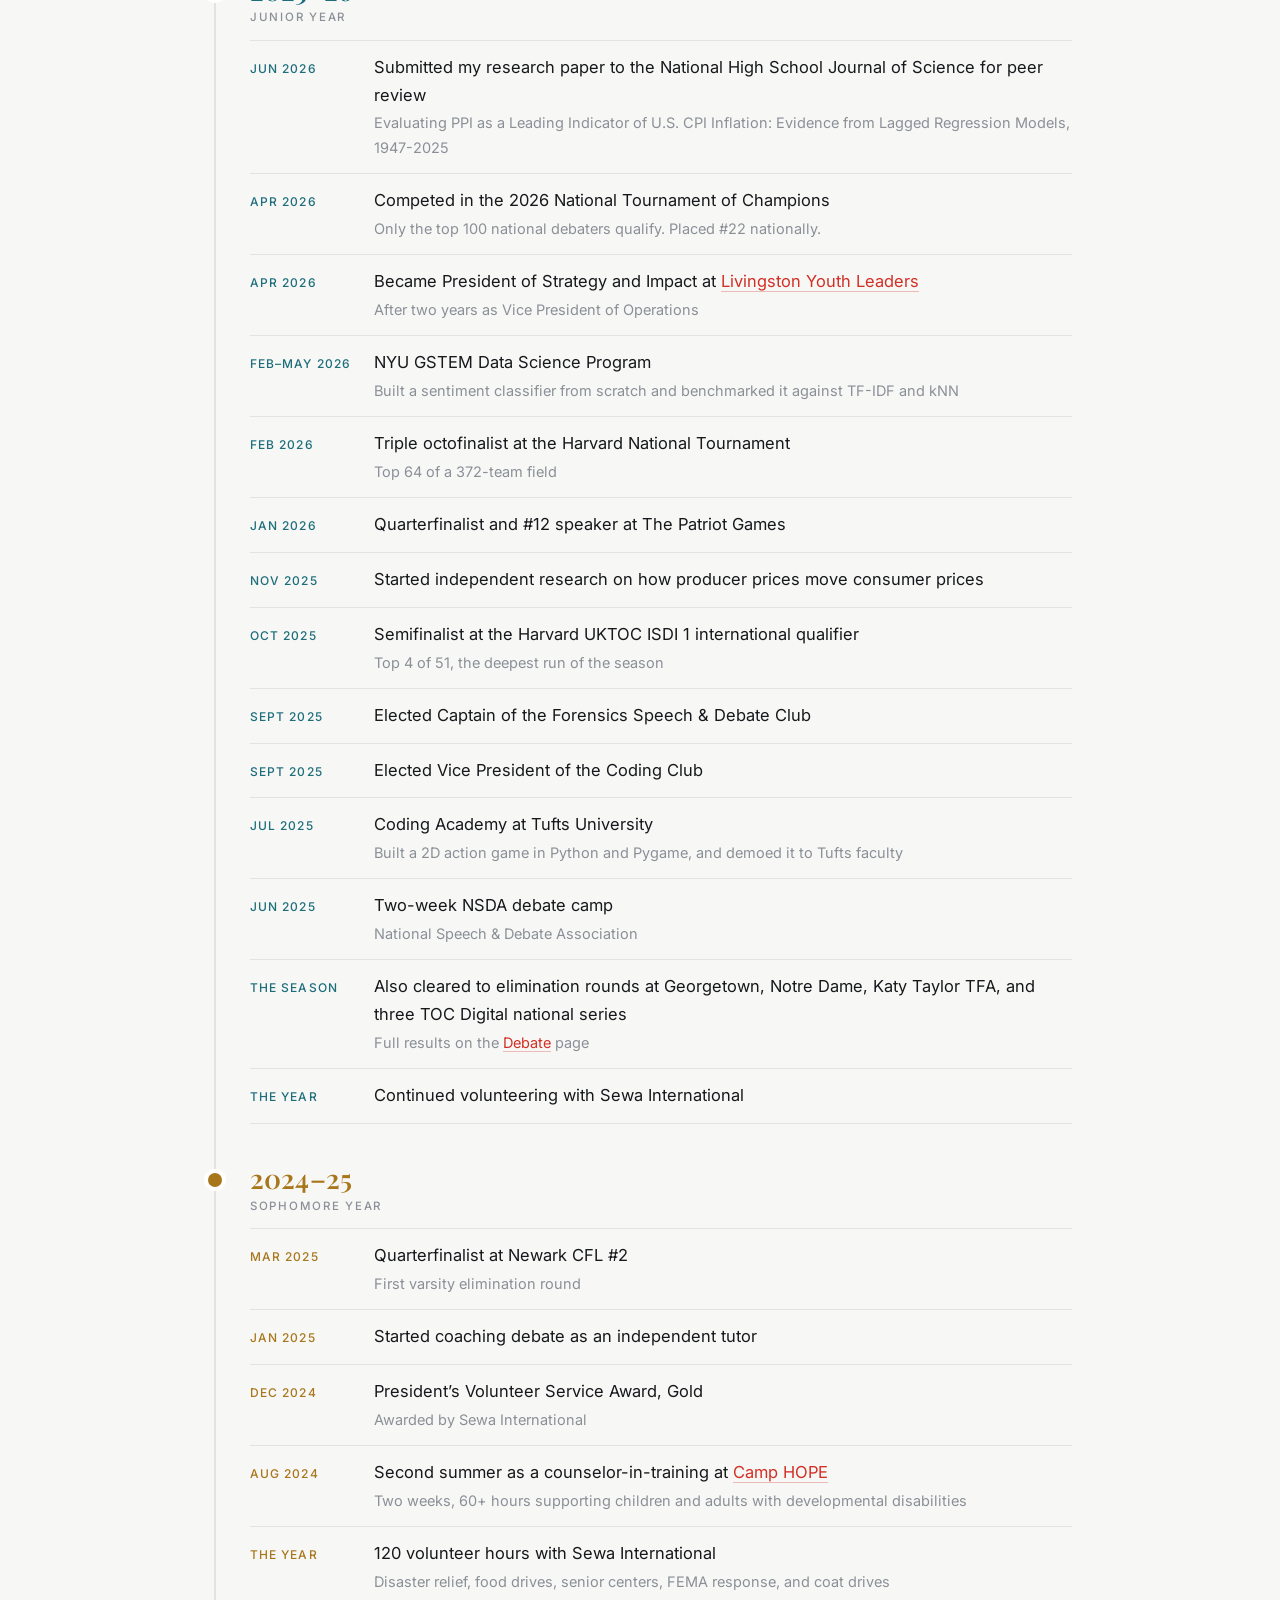
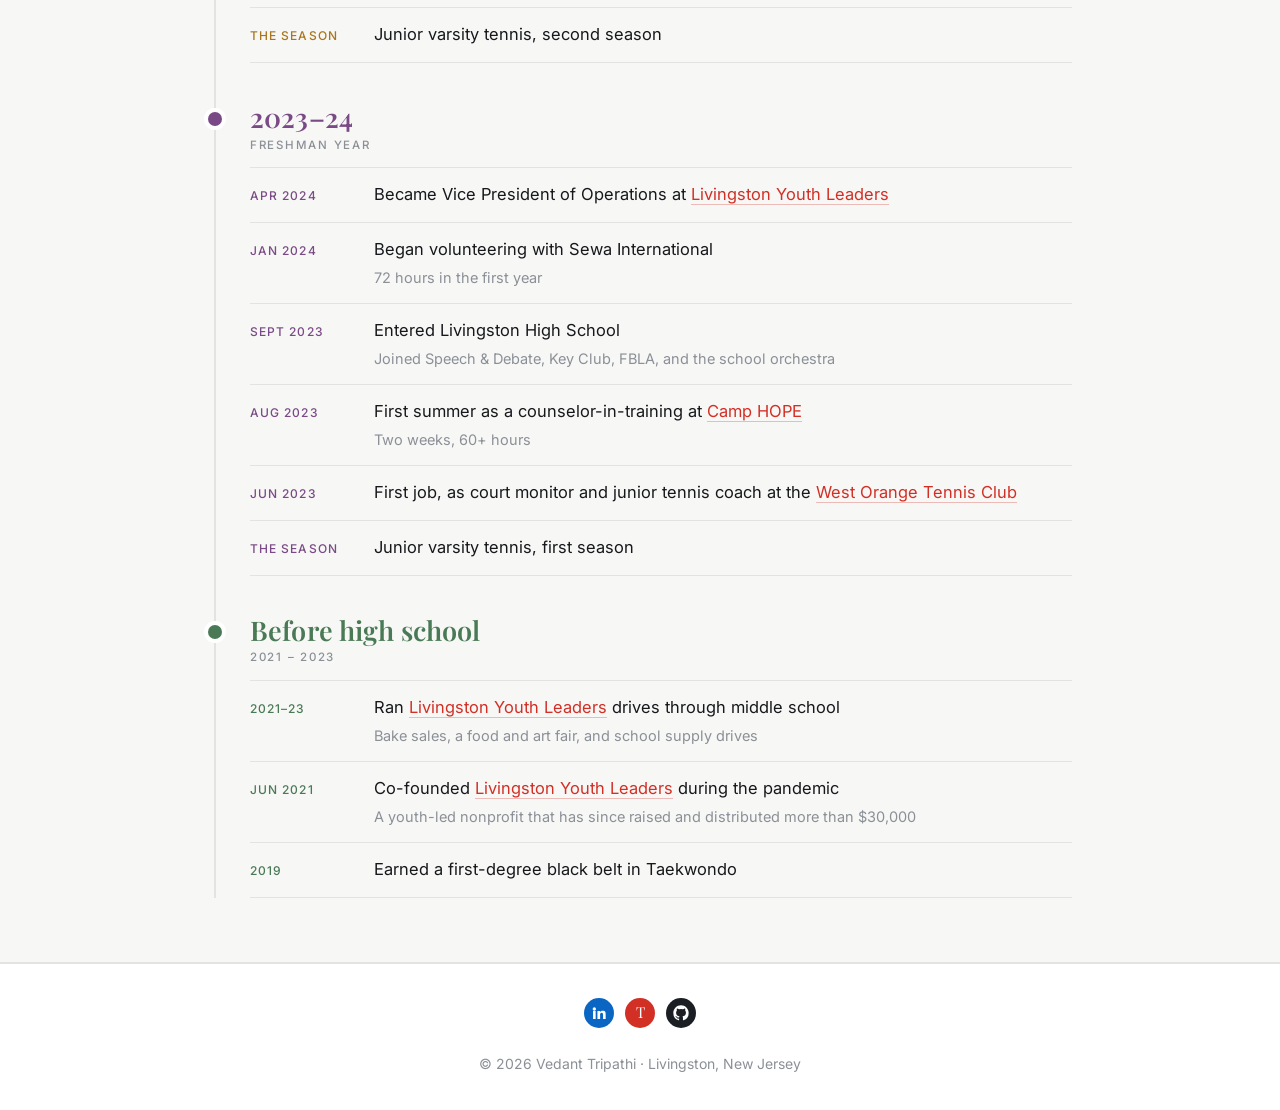
==== commit ab2696c7: "Add files via upload" ====
--- a/index.html
+++ b/index.html
@@ -10,11 +10,17 @@
 <meta property="og:title" content="Vedant Tripathi">
 <meta property="og:description" content="Vedant Tripathi, Public Forum debater, data science researcher, and nonprofit co-founder from Livingston, New Jersey.">
 <meta property="og:type" content="website">
+<meta property="og:url" content="https://vedant-tripathi.com/">
+<meta property="og:image" content="https://vedant-tripathi.com/assets/img/og-image.jpg">
+<meta property="og:image:width" content="1200">
+<meta property="og:image:height" content="627">
+<meta property="og:image:alt" content="Vedant Tripathi, Public Forum debater, data science researcher, and nonprofit co-founder">
+<meta name="twitter:card" content="summary_large_image">
 <link rel="preconnect" href="https://fonts.googleapis.com">
 <link rel="preconnect" href="https://fonts.gstatic.com" crossorigin>
 <link href="https://fonts.googleapis.com/css2?family=Playfair+Display:wght@500;600;700&family=Source+Serif+4:opsz,wght@8..60,400;8..60,600&family=Inter:wght@400;500;600&display=swap" rel="stylesheet">
 <link rel="icon" href="data:image/svg+xml,%3Csvg xmlns='http://www.w3.org/2000/svg' viewBox='0 0 100 100'%3E%3Crect width='100' height='100' rx='16' fill='%23D22F25'/%3E%3Ctext x='50' y='68' font-family='Georgia,serif' font-size='50' fill='%23fff' text-anchor='middle'%3EVT%3C/text%3E%3C/svg%3E">
-<link rel="stylesheet" href="assets/css/style.css?v=16">
+<link rel="stylesheet" href="assets/css/style.css?v=17">
 </head>
 <body>
 
@@ -48,7 +54,7 @@
 <main>
 <section class="hero">
     <div class="hero-card">
-      <img class="portrait" src="assets/img/vedant.jpg" alt="Vedant Tripathi" width="624" height="900">
+      <img class="portrait" src="assets/img/vedant-square.jpg" alt="Vedant Tripathi" width="600" height="600">
       <h1 class="tagline">I am a nationally ranked debater, a data science researcher, and the co-founder of a youth nonprofit.</h1>
       <a class="btn" href="about.html">Learn More</a>
     </div>
@@ -151,6 +157,6 @@
   </div>
 </footer>
 
-<script src="assets/js/site.js?v=16"></script>
+<script src="assets/js/site.js?v=17"></script>
 </body>
 </html>
